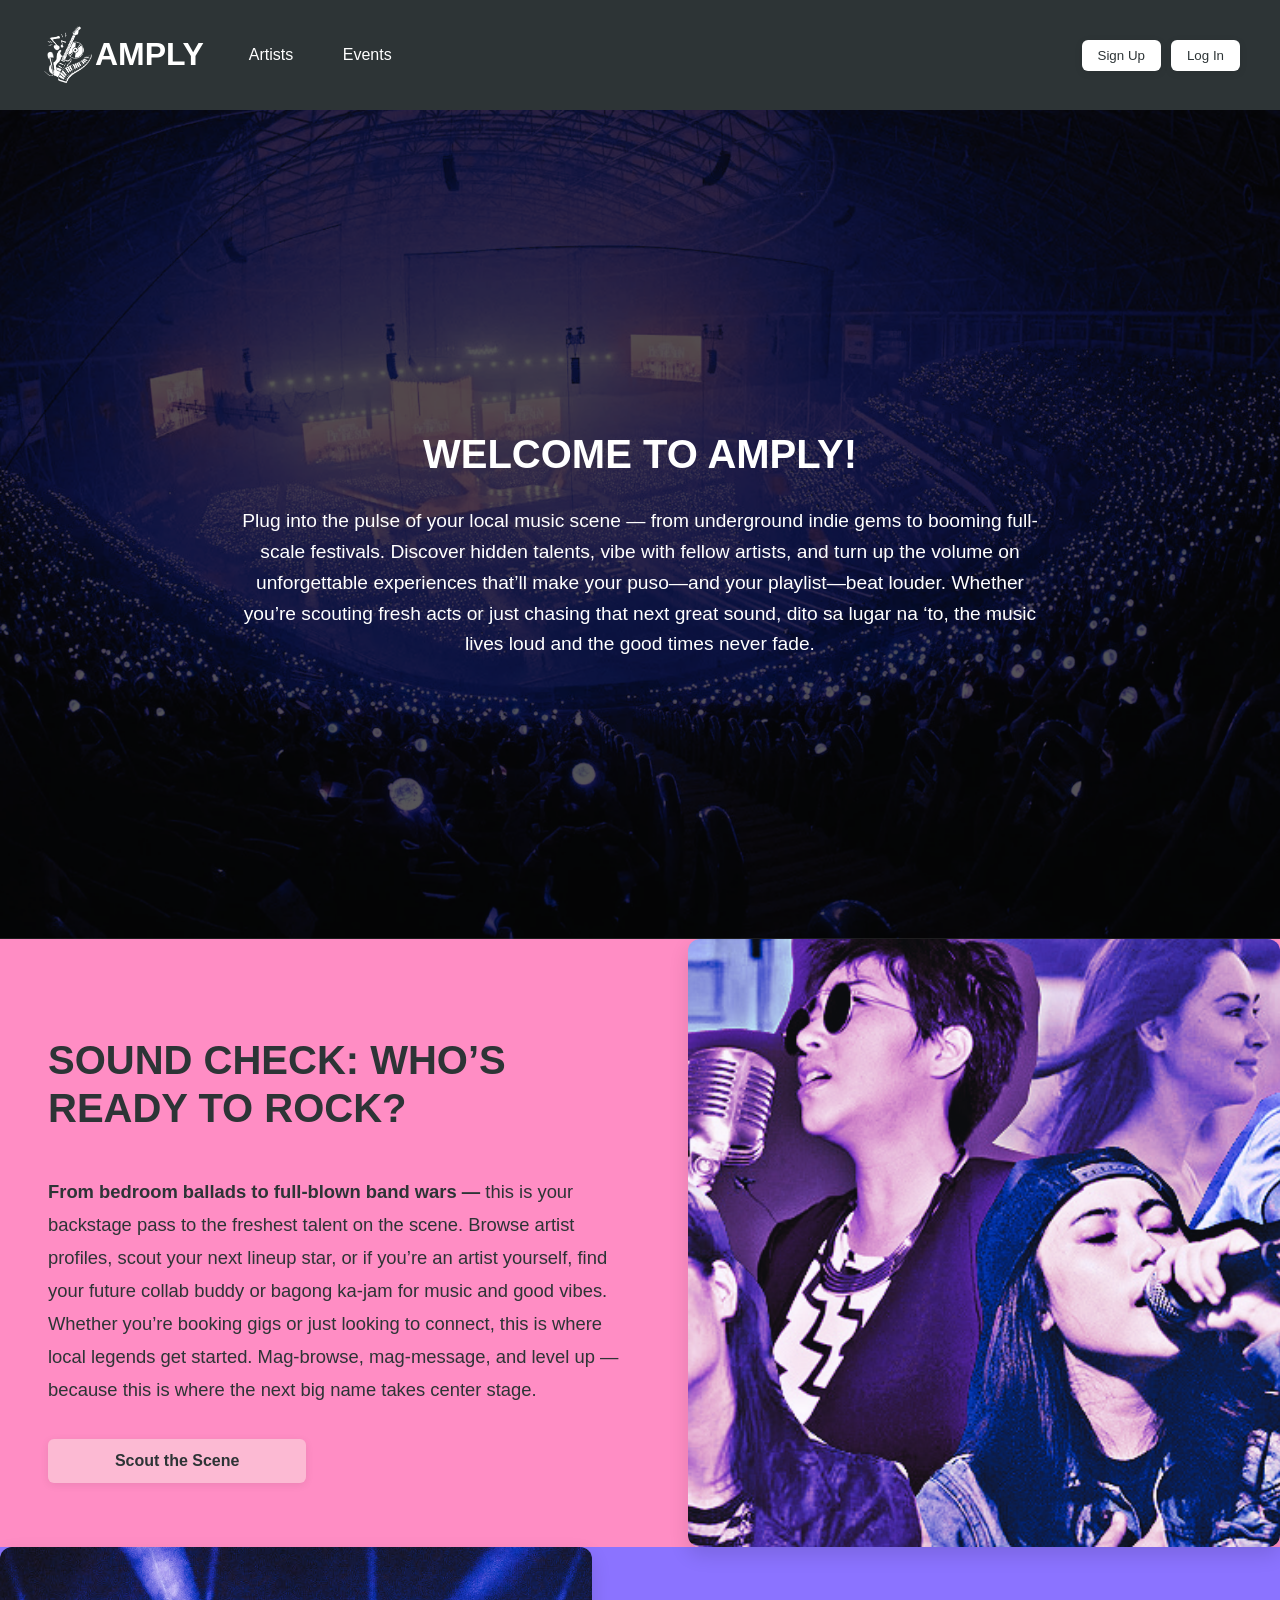
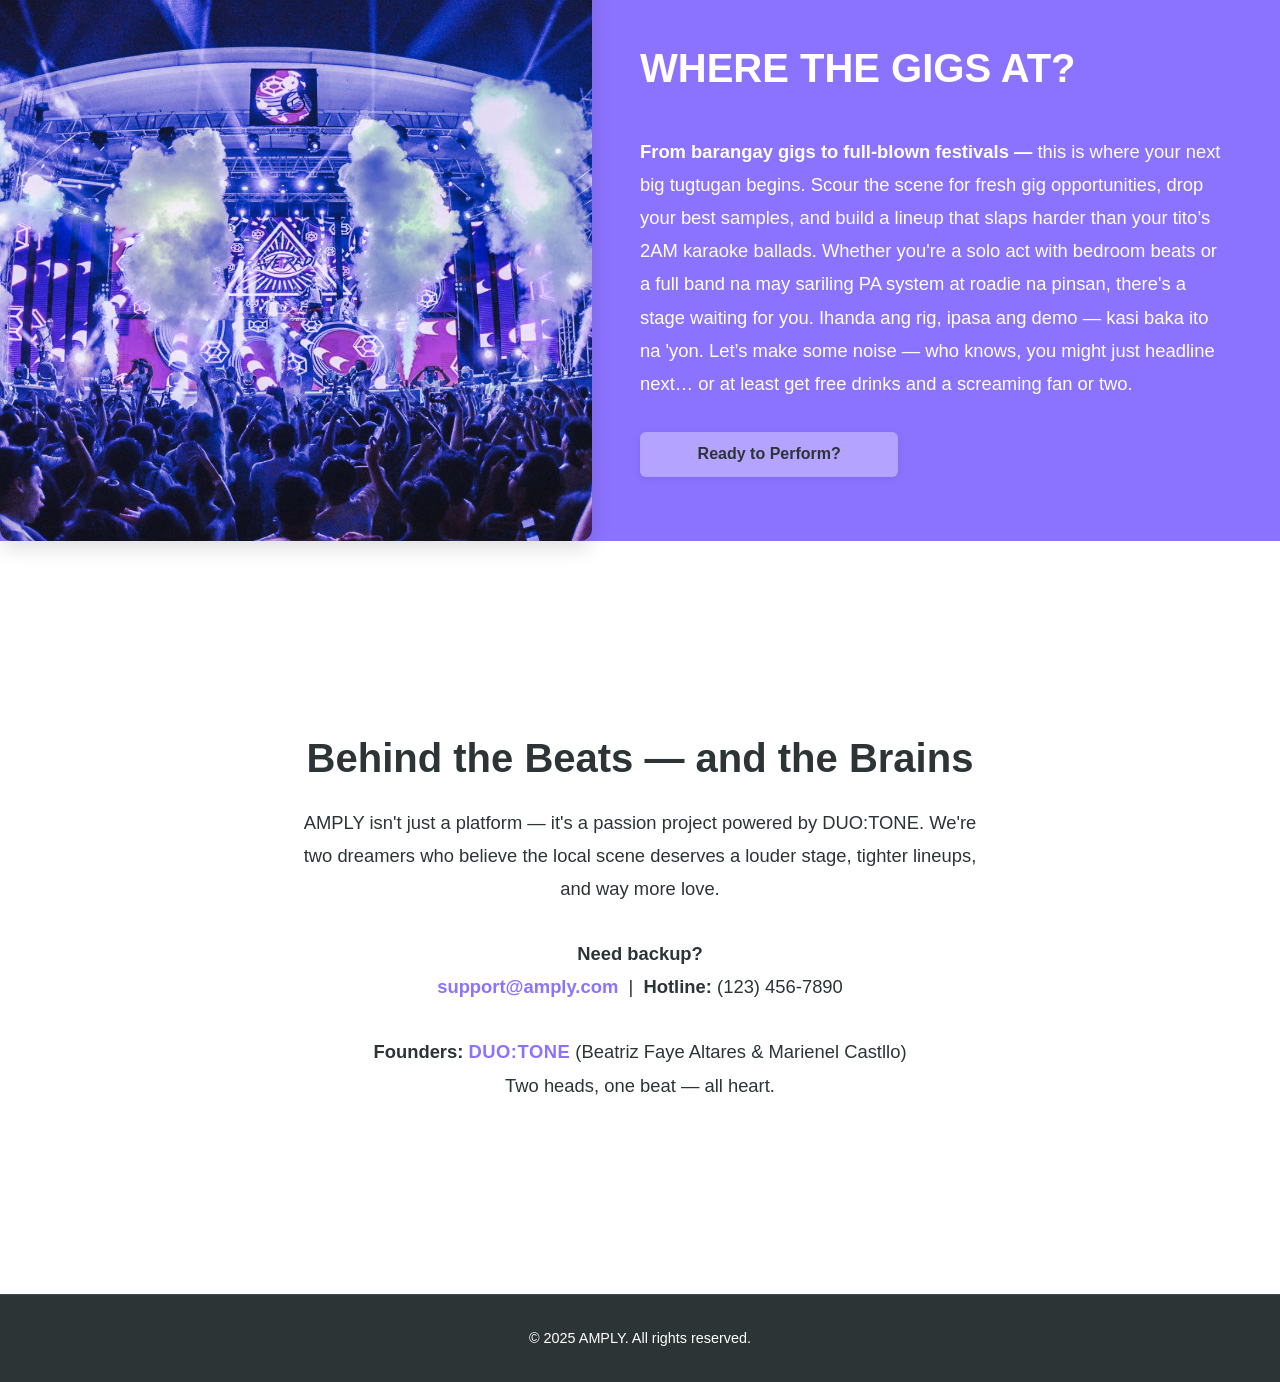
==== index.html @ dfac4172 "ui ajustments" ====
<!DOCTYPE html>
<html lang="en">
<head>
  <meta charset="UTF-8" />
  <meta name="viewport" content="width=device-width, initial-scale=1.0" />
  <title>Home | AMPLY</title>
  <link rel="stylesheet" href="style.css" />
</head>

<body>

  <header>
    <div class="container header-flex">
      <div class="logo-nav-group">
        <div class="logo-container">
          <a href="index.html" class="logo-link">
            <img src="assets/white-transp-logo.png" alt="AMPLY Logo" class="logo-img" />
            <h1 class="logo">AMPLY</h1>
          </a>
        </div>
        <nav class="main-nav">
          <a href="artists.html" class="nav-link">Artists</a>
          <a href="events.html" class="nav-link">Events</a>
        </nav>
      </div>

      <div class="auth-buttons">
        <a href="login.html?view=register">
          <button>Sign Up</button>
        </a>
        <a href="login.html?view=login">
          <button>Log In</button>
        </a>
      </div>
    </div>
  </header>

  <section class="hero">
    <div class="container">
      <h2>WELCOME TO AMPLY!</h2>
      <p>
        Plug into the pulse of your local music scene — from underground indie gems to booming full-scale festivals. 
        Discover hidden talents, vibe with fellow artists, and turn up the volume on unforgettable experiences that’ll 
        make your puso—and your playlist—beat louder. Whether you’re scouting fresh acts or just chasing that next great 
        sound, dito sa lugar na ‘to, the music lives loud and the good times never fade.
      </p>
    </div>
  </section>

  <section class="section-artists">
    <div class="content">
      <h2>SOUND CHECK: WHO’S READY TO ROCK?</h2>
      <p>
        <strong>From bedroom ballads to full-blown band wars —</strong> this is your backstage pass to the 
        freshest talent on the scene. Browse artist profiles, scout your next lineup star, or if you’re an 
        artist yourself, find your future collab buddy or bagong ka-jam for music and good vibes. Whether you’re 
        booking gigs or just looking to connect, this is where local legends get started. Mag-browse, mag-message, 
        and level up — because this is where the next big name takes center stage.
      </p>
      <a href="artists.html" class="btn btn-artist">Scout the Scene</a>
    </div>
    <div class="image-box">
      <img src="assets/artists-section.png" alt="Performing artists collage" />
    </div>
  </section>

  <section class="section-events" id="events">
    <div class="image-box">
      <img src="assets/events-section.png" alt="Live event crowd cheering" />
    </div>
    <div class="content">
      <h2>WHERE THE GIGS AT?</h2>
      <p>
        <strong>From barangay gigs to full-blown festivals —</strong> this is where your next big tugtugan begins. 
        Scour the scene for fresh gig opportunities, drop your best samples, and build a lineup that 
        slaps harder than your tito’s 2AM karaoke ballads. Whether you're a solo act with bedroom 
        beats or a full band na may sariling PA system at roadie na pinsan, there's a stage waiting 
        for you. Ihanda ang rig, ipasa ang demo — kasi baka ito na 'yon. Let’s make some noise — 
        who knows, you might just headline next… or at least get free drinks and a screaming fan or two.
      </p>
      <a href="events.html" class="btn btn-event">Ready to Perform?</a>
    </div>
  </section>

  <section class="section-about creators-support">
    <div class="container">
      <h2>Behind the Beats — and the Brains</h2>
      <p>
        AMPLY isn't just a platform — it's a passion project powered by DUO:TONE. We're two dreamers
        who believe the local scene deserves a louder stage, tighter lineups, and way more love.
      </p>
      <p>
        <strong>Need backup?</strong><br>
        <a href="mailto:support@amply.com">support@amply.com</a> &nbsp;|&nbsp;
        <strong>Hotline:</strong> (123) 456-7890
      </p>
      <p>
        <strong>Founders:</strong> <span class="duotone">DUO:TONE</span> (Beatriz Faye Altares &amp; Marienel Castllo)<br>
        Two heads, one beat — all heart.
      </p>
    </div>
  </section>

  <footer class="site-footer">
    &copy; 2025 AMPLY. All rights reserved.
  </footer>

  <script src="script.js"></script>
</body>
</html>
---- style.css ----
/*==============================
  base -manol
==============================*/
body {
  margin: 0;
  font-family: 'Inter', 'Segoe UI', Tahoma, sans-serif;
  color: #2d3436;
  background-color: #fff;
  line-height: 1.6;
}

html {
  scroll-behavior: smooth;
}

/*==============================
  header ba -manol
==============================*/
header {
  background-color: #2d3436;
  color: #fff;
  position: sticky;
  top: 0;
  z-index: 10;
  padding: 0.5em 0; 
}

header .container {
  display: flex;
  justify-content: space-between;
  align-items: center;
  max-width: 1200px;
  padding: 0 2em;
  margin: 0 auto;
  width: 100%;
}

.logo-container {
  display: flex;
  align-items: center;
  gap: 5px; 
}

.logo-img {
  height: 60px;
  object-fit: contain;
}

.logo-nav-group {
  display: flex;
  align-items: center;
  gap: 2em;
}

.logo-link {
  display: flex;
  align-items: center;
  text-decoration: none;
  color: inherit;
}

.main-nav {
  display: flex;
  gap: 1.5em;
}

.nav-link {
  color: #fff;
  text-decoration: none;
  font-weight: 500;
  font-size: 1em;
  padding: 0.4em 0.8em;
  border-radius: 6px;
  transition: background-color 0.3s ease, transform 0.2s ease;
  cursor: pointer;
}

.nav-link:hover,
.nav-link:focus {
  background-color: rgba(255, 255, 255, 0.1);
  color: #8b73ff;
  transform: translateY(-2px);
}

/*==============================
  auth buttons -manol
==============================*/
.auth-buttons {
  display: flex;
  align-items: center;
}

.auth-buttons button {
  margin-left: 0.75em;
  padding: 0.6em 1.2em;
  border-radius: 6px;
  border: none;
  background-color: #fff;
  color: #2d3436;
  font-weight: 500;
  font-family: inherit;
  cursor: pointer;
  box-shadow: 0 2px 8px rgba(0, 0, 0, 0.08);
  transition: background-color 0.3s ease, color 0.3s ease, transform 0.2s ease, box-shadow 0.3s ease;
}

.auth-buttons button:hover,
.auth-buttons button:focus {
  background-color: #ff8dc4;
  color: #fff;
  transform: translateY(-2px);
  box-shadow: 0 6px 14px rgba(0, 0, 0, 0.15);
}

.auth-buttons .signup {
  background-color: #8b73ff;
  color: #fff;
}

.auth-buttons .signup:hover,
.auth-buttons .signup:focus {
  background-color: #6b57d9;
}

/*==============================
  hero siksyon -manol
==============================*/
.hero {
  position: relative;
  background: url('backgrounds/main-page-background.png') center / cover no-repeat;
  display: flex;
  justify-content: center;
  align-items: center;
  min-height: 85vh;
  color: #fff;
  text-align: center;
  padding: 2em;
  z-index: 1;
  overflow: hidden;
}

.hero::before {
  content: '';
  position: absolute;
  inset: 0;
  background-color: rgba(0, 0, 0, 0.65);
  z-index: 2;
}

.hero .container {
  position: relative;
  z-index: 3;
  max-width: 900px;
}

.hero h2 {
  font-size: 2.5em;
  font-weight: 700;
  margin-bottom: 0.5em;
}

.hero p {
  font-size: 1.2em;
  font-weight: 400;
  max-width: 800px;
  margin: 0 auto;
}

/*==============================
  atits and ibents -manol
==============================*/
.section-artists,
.section-events {
  display: flex;
  min-height: 40vh;
}

.section-artists {
  background-color: #ff8dc4;
  color: #2d3436;
}

.section-events {
  background-color: #8b73ff;
  color: #fff;
}

.section-artists .content,
.section-events .content {
  flex: 1;
  padding: 4em 3em;
  display: flex;
  flex-direction: column;
  justify-content: center;
}

.section-artists .half,
.section-events .half {
  flex: 1 1 50%;
  padding: 3em 4em;
  display: flex;
  flex-direction: column;
  justify-content: center;
  box-sizing: border-box;
}

.image-box {
  flex: 1;
  overflow: hidden;
  border-radius: 12px;
  box-shadow: 0 8px 20px rgba(0, 0, 0, 0.12);
  transition: box-shadow 0.3s ease;
}

.image-box:hover {
  box-shadow: 0 12px 28px rgba(0, 0, 0, 0.2);
}

.image-box img {
  width: 100%;
  height: 100%;
  object-fit: cover;
  display: block;
}

.section-artists h2,
.section-events h2,
.section-about h2 {
  font-size: 2.5em;
  font-weight: 700;
  margin-bottom: 1.5rem;
  line-height: 1.2;
}

.section-artists p,
.section-events p,
.section-about p {
  font-size: 1.15em;
  line-height: 1.8;
  max-width: 700px;
  margin-bottom: 2rem;
}

/*==============================
  abawt & pawnders -manol
==============================*/
.section-about {
  background-color: #fff;
  padding: 10em 2em;
  display: flex;
  flex-wrap: wrap;
  align-items: center;
  justify-content: center;
  text-align: center;
  min-height: 20vh;
}

.section-about .half {
  flex: 1 1 50%;
  padding: 3em 4em;
  margin: 0 auto;
  display: flex;
  flex-direction: column;
  justify-content: center;
  box-sizing: border-box;
}

.section-about .image-box {
  width: 100%;
  height: 100%;
  margin: 0 auto;
}

.section-about.creators-support a {
  color: #8b73ff;
  text-decoration: none;
  font-weight: 600;
  transition: color 0.3s ease;
}

.section-about.creators-support a:hover,
.section-about.creators-support a:focus {
  color: #ff8dc4;
  text-decoration: underline;
}

.duotone {
  color: #8b73ff;
  font-weight: 700;
  letter-spacing: 0.5px;
}

/*==============================
  mga dutdutin -manol
==============================*/
.btn-artist,
.btn-event {
  max-width: 220px;
  text-align: center;
  padding: 0.6em 1.2em;
  border-radius: 6px;
  font-weight: 600;
  box-shadow: 0 2px 8px rgba(0, 0, 0, 0.08);
  transition: background-color 0.3s ease, transform 0.2s ease;
}

.btn-artist {
  background-color: #fcbad3;
  color: #2d3436;
  text-decoration: none;
}

.btn-artist:hover,
.btn-artist:focus {
  background-color: #f89cc0;
  transform: translateY(-2px);
  box-shadow: 0 4px 12px rgba(0, 0, 0, 0.15)
}

.btn-event {
  background-color: #b5a4ff;
  color: #2d3436;
  text-decoration: none; 
}

.btn-event:hover,
.btn-event:focus {
  background-color: #a18fff;
  transform: translateY(-2px);
  box-shadow: 0 4px 12px rgba(0, 0, 0, 0.15);
}

/*==============================
  phuter -manol
==============================*/
.site-footer {
  background-color: #2d3436;
  color: #fff;
  text-align: center;
  padding: 2rem 1rem;
  font-size: 0.9rem;
  border-top: 1px solid rgba(255, 255, 255, 0.1);
}

/*==============================
  forda galaw ng desayn -manol
==============================*/
@media (max-width: 900px) {
  header .container {
    padding: 0 1em;
  }
  .main-nav {
    gap: 1em;
  }
  .logo-img {
    height: 60px;
  }
}

@media (max-width: 768px) {
  .section-artists,
  .section-events,
  .section-about {
    flex-direction: column;
  }
  .half,
  .carousel-container {
    flex: 1 1 100%;
    padding: 1.5em;
  }
  .content,
  .image-box {
    width: 100%;
    height: auto;
    padding: 2em 1.5em;
  }
  .carousel {
    width: 300%;
  }
}

@media (max-width: 600px) {
  .section-about {
    padding: 6em 1em;
  }
}

@media (max-width: 500px) {
  .hero h2 {
    font-size: 2em;
  }
  .hero p {
    font-size: 1em;
  }
}

@media (max-width: 400px) {
  .btn {
    max-width: 100%;
    padding: 0.8em 1em;
    font-size: 0.9em;
  }
}

/*==============================
Artist Cards -bea
==============================*/
.main-content {
  padding-top: 3rem;
}

body.artists-page {
  background: url('backgrounds/artists-tab.png') no-repeat center center fixed;
  background-size: cover;
  background-attachment: fixed;
  background-color: #a28fff;
}

.artist-section-title {
  text-align: center;
  margin: 0 auto 2rem;
  padding-top: 1rem;
  font-size: 2rem;
  font-weight: 600;
  color: #ffffff;
  text-shadow:
    0 0 3px #5f55cc,
    0 0 7px #5f55cc,
    0 0 12px #cc6a90,
    0 0 18px #cc6a90,
    0 2px 6px rgba(0, 0, 0, 0.5);
}

.artist-grid {
  display: grid;
  grid-template-columns: repeat(auto-fill, minmax(250px, 1fr));
  gap: 20px;
  padding: 20px;
}

.artist-card {
  border: 1.5px solid #8b73ff88;
  border-radius: 8px;
  padding: 15px;
  text-align: center;
  background: linear-gradient(145deg, #fafaff, #e9e6ff);
  transition: transform 0.3s ease, box-shadow 0.3s ease, border-color 0.3s ease;
  box-shadow:
    0 1px 3px rgba(0, 0, 0, 0.07),
    0 4px 6px rgba(0, 0, 0, 0.06),
    inset 0 0 8px rgba(255, 255, 255, 0.25);
}

.artist-card:hover {
  transform: translateY(-6px);
  border-color: #ff8dc4;
  box-shadow:
    0 12px 25px rgba(139, 115, 255, 0.5),
    0 6px 12px rgba(255, 141, 196, 0.4),
    inset 0 0 14px rgba(255, 141, 196, 0.5);
}

.artist-pic {
  width: 150px;
  height: 150px;
  border-radius: 50%;
  margin: 0 auto 15px;
  background-color: #f0f0f0;
  overflow: hidden;
}

.artist-pic img {
  width: 100%;
  height: 100%;
  object-fit: cover;
}

.artist-name {
  margin: 10px 0;
  color: #2d3436;
  font-size: 1.2em;
  font-weight: 600;
}

.artist-meta {
  margin: 8px 0;
  color: #555;
}

.artist-meta p {
  margin: 2px 0;
  font-size: 0.9em;
  color: #666;
}

.artist-desc {
  font-size: 0.85em;
  font-style: italic;
  color: #666;
  margin: 12px 0;
  height: 60px;
  overflow: hidden;
  text-overflow: ellipsis;
}

.view-btn {
  background-color: #8b73ff; 
  color: #fff;
  border: none;
  padding: 0.6em 1.2em;
  border-radius: 6px;
  cursor: pointer;
  font-weight: 500;
  font-family: 'Inter', 'Segoe UI', Tahoma, sans-serif;
  transition: all 0.3s ease;
  box-shadow: 0 2px 8px rgba(0, 0, 0, 0.08);
  margin-top: 5px;
  display: inline-block;
}

.view-btn:hover {
  background-color: #ff8dc4;
  color: #333;
  transform: translateY(-2px);
  box-shadow: 0 6px 14px rgba(0, 0, 0, 0.15);
}

/*==============================
  ibints kard - manol
==============================*/
.main-content {
  padding-top: 3rem;
}

body.events-page {
  background: url('backgrounds/events-tab.png') no-repeat center center fixed;
  background-size: cover;
  background-attachment: fixed;
  background-color: #a28fff;
}

.event-section-title {
  text-align: center;
  margin: 0 auto 2rem;
  padding-top: 1rem;
  font-size: 2rem;
  font-weight: 600;
  color: #2d3436;
  text-shadow:
    0 0 5px #b3a6ff,
    0 0 10px #d98fc9,
    0 0 15px #c19eff,
    0 0 20px #e7a5d0,
    0 2px 6px rgba(0, 0, 0, 0.15);
}

.event-grid {
  display: grid;
  grid-template-columns: repeat(5, 1fr);
  gap: 30px;
  padding: 20px;
  align-items: stretch;
}

.event-card {
  display: flex;
  flex-direction: column;
  justify-content: space-between;
  border: 1.5px solid #8b73ff88;
  border-radius: 10px;
  padding: 24px 18px;
  min-height: 400px;
  text-align: center;
  background: linear-gradient(135deg, #fafaff, #e9e6ff);
  transition: transform 0.3s ease, box-shadow 0.3s ease, border-color 0.3s ease;
  box-shadow:
    0 1px 3px rgba(0, 0, 0, 0.07),
    0 4px 6px rgba(0, 0, 0, 0.06),
    inset 0 0 8px rgba(255, 255, 255, 0.25);
}

.event-card:hover {
  transform: translateY(-6px);
  border-color: #ff8dc4;
  box-shadow:
    0 12px 25px rgba(139, 115, 255, 0.5),
    0 6px 12px rgba(255, 141, 196, 0.4),
    inset 0 0 14px rgba(255, 141, 196, 0.5);
}

.event-pic {
  width: 280px;  
  height: 140px;  
  border-radius: 8px;
  margin: 0 auto 15px;
  background-color: #f0f0f0;
  overflow: hidden;
}

.event-pic img {
  width: 100%;
  height: 100%;
  object-fit: cover;
}

.event-name {
  margin: 10px 0;
  color: #2d3436;
  font-size: 1.2em;
  font-weight: 600;
}

.event-meta {
  margin: 8px 0;
  color: #555;
}

.event-meta p {
  margin: 2px 0;
  font-size: 0.9em;
  color: #666;
}

.event-desc {
  font-size: 0.85em;
  font-style: italic;
  color: #666;
  margin: 12px 0;
  line-height: 1.4;
  max-height: 5.6em; 
  overflow: hidden;
  text-overflow: ellipsis;
}

.event-slots {
  font-size: 0.88em;
  color: #444;
  font-weight: 600;
  margin-bottom: 8px;
}

.apply-btn {
  background-color: #8b73ff;
  color: #fff;
  border: none;
  padding: 0.6em 1.2em;
  border-radius: 6px;
  cursor: pointer;
  font-weight: 500;
  font-family: 'Inter', 'Segoe UI', Tahoma, sans-serif;
  transition: all 0.3s ease;
  box-shadow: 0 2px 8px rgba(0, 0, 0, 0.08);
  margin-top: 5px;
  display: inline-block;
}

.apply-btn:hover {
  background-color: #ff8dc4;
  color: #333;
  transform: translateY(-2px);
  box-shadow: 0 6px 14px rgba(0, 0, 0, 0.15);
}
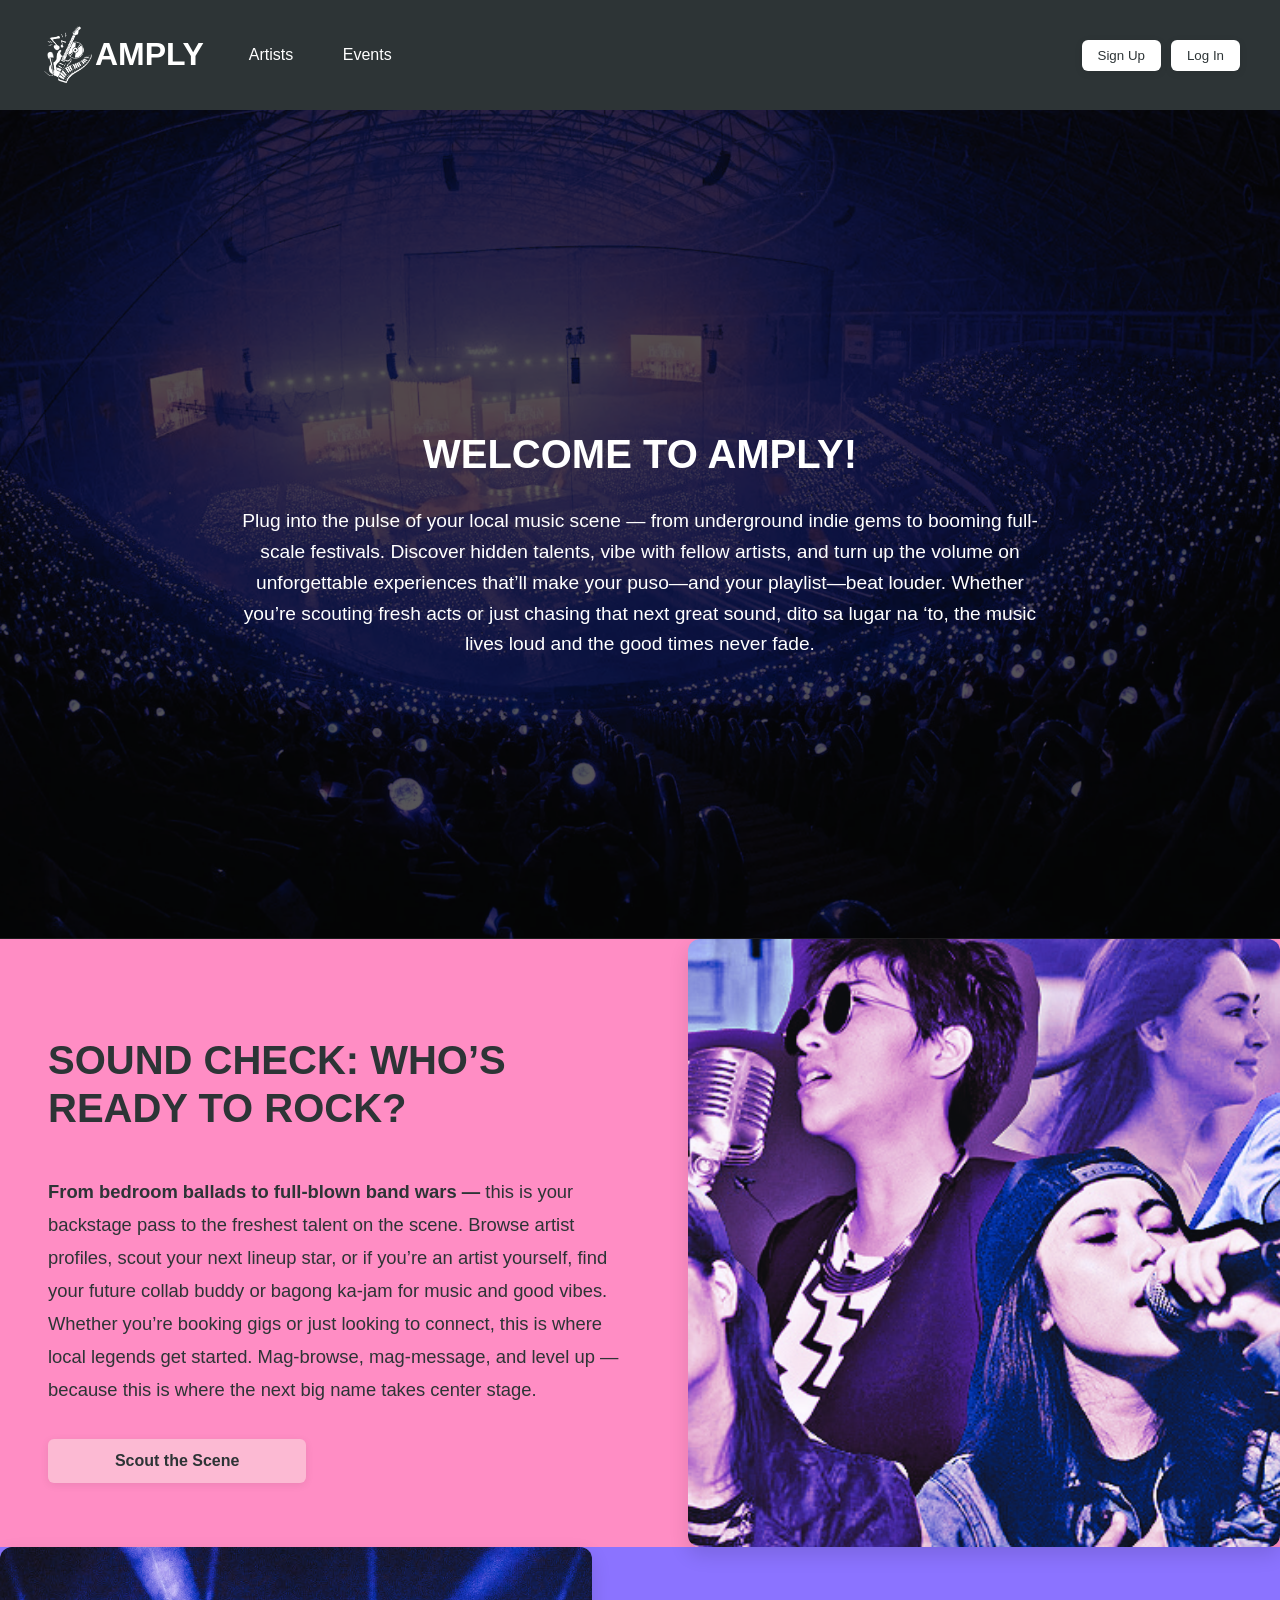
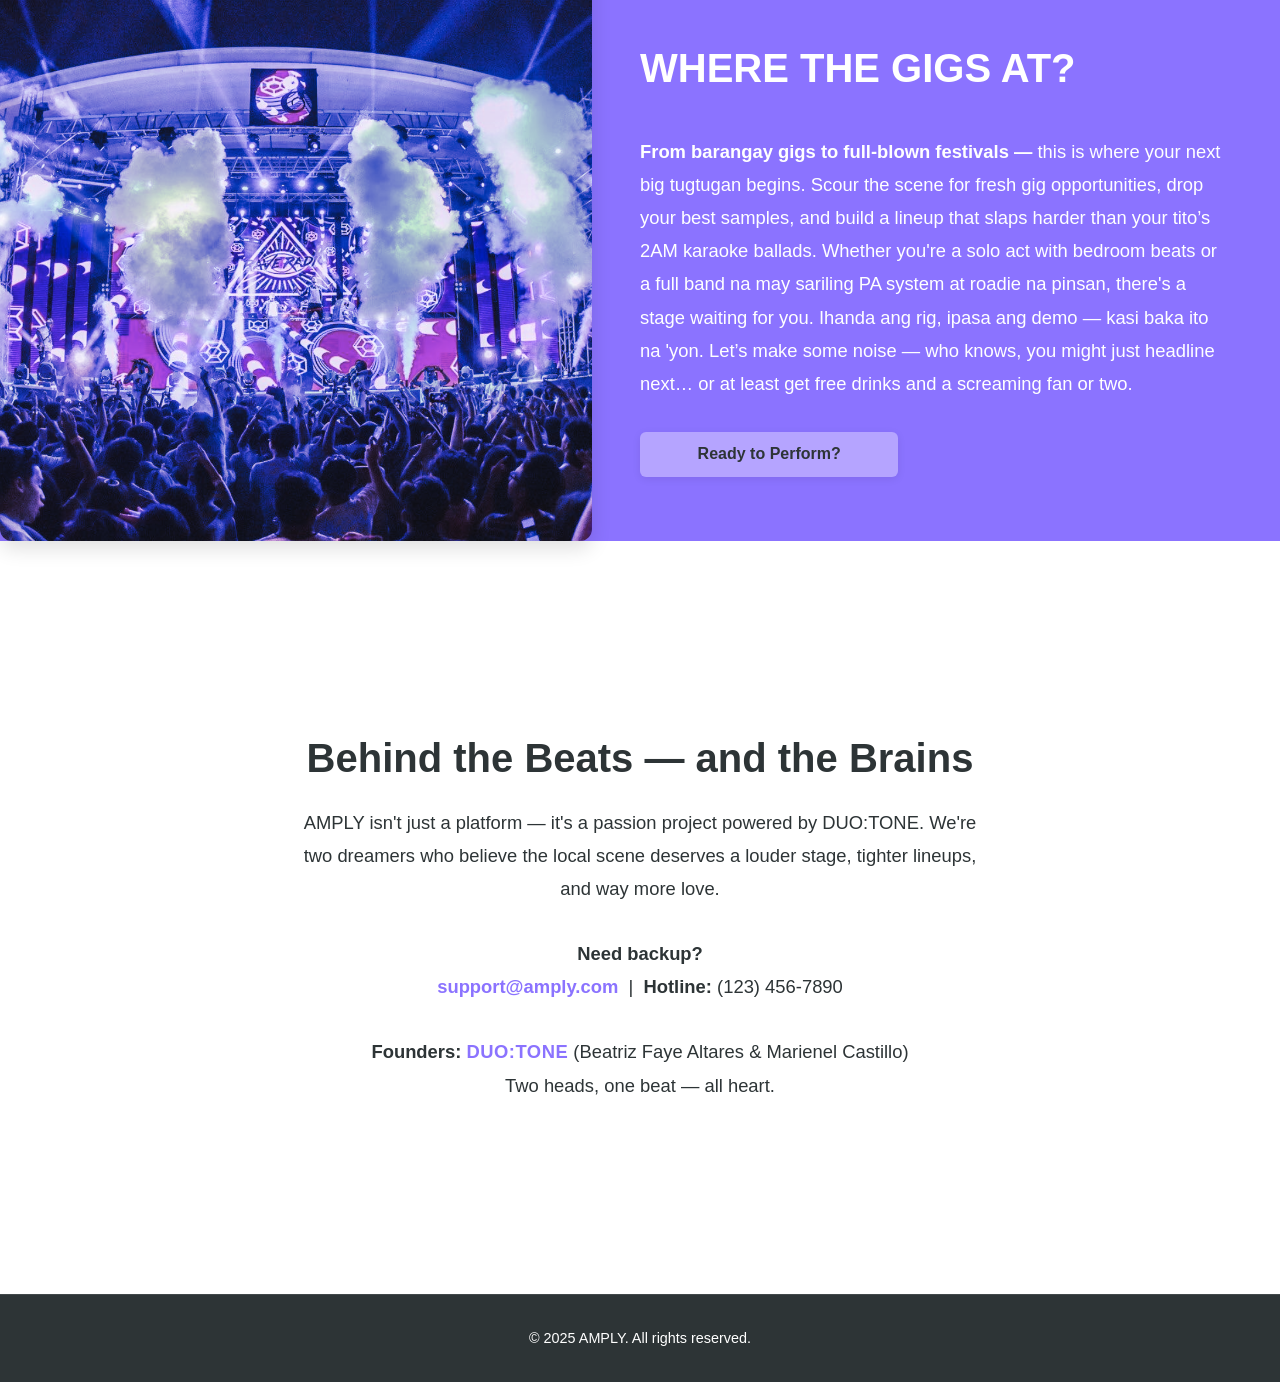
==== commit db6567ca: "updated all-artists.json" ====
--- a/index.html
+++ b/index.html
@@ -95,7 +95,7 @@
         <strong>Hotline:</strong> (123) 456-7890
       </p>
       <p>
-        <strong>Founders:</strong> <span class="duotone">DUO:TONE</span> (Beatriz Faye Altares &amp; Marienel Castllo)<br>
+        <strong>Founders:</strong> <span class="duotone">DUO:TONE</span> (Beatriz Faye Altares &amp; Marienel Castillo)<br>
         Two heads, one beat — all heart.
       </p>
     </div>
--- a/style.css
+++ b/style.css
@@ -399,6 +399,19 @@
     max-width: 100%;
     padding: 0.8em 1em;
     font-size: 0.9em;
+  }
+}
+
+.fade-in {
+  opacity: 0;
+  transform: translateY(10px);
+  animation: fadeSlideUp 0.5s ease-out forwards;
+}
+
+@keyframes fadeSlideUp {
+  to {
+    opacity: 1;
+    transform: translateY(0);
   }
 }
 
@@ -516,6 +529,7 @@
   box-shadow: 0 2px 8px rgba(0, 0, 0, 0.08);
   margin-top: 5px;
   display: inline-block;
+  text-decoration: none; 
 }
 
 .view-btn:hover {
@@ -659,4 +673,148 @@
   color: #333;
   transform: translateY(-2px);
   box-shadow: 0 6px 14px rgba(0, 0, 0, 0.15);
+}
+
+/*====================================
+  artists profile template - manol
+  updated to mimic facebook layout w/ riot games feel
+====================================*/
+
+.artist-profile-page {
+  background-color: #1c1e21;
+  color: white;
+  font-family: 'Segoe UI', Tahoma, sans-serif;
+  margin: 0;
+  padding: 0;
+  animation: fadeIn 0.6s ease-in-out;
+}
+
+@keyframes fadeIn {
+  from { opacity: 0; transform: translateY(10px); }
+  to { opacity: 1; transform: translateY(0); }
+}
+
+.artist-profile-page .profile-cover {
+  width: 100%;
+  height: 300px;
+  background-size: cover;
+  background-position: center;
+  border-bottom: 4px solid #8b73ff;
+  position: relative;
+}
+
+.back-btn {
+  display: inline-block;
+  padding: 0.75rem 1rem;
+  margin: 1rem;
+  background-color: #8b73ff;
+  color: white;
+  text-decoration: none;
+  border-radius: 8px;
+  transition: background 0.3s ease, transform 0.3s ease;
+}
+
+.back-btn:hover {
+  background-color: #ff8dc4;
+  transform: translateY(-2px);
+}
+
+.profile-details {
+  max-width: 1000px;
+  margin: auto;
+  padding: 2rem;
+  animation: fadeIn 0.6s ease-in-out 0.2s both;
+}
+
+.top-section {
+  display: flex;
+  gap: 2rem;
+  align-items: flex-end;
+  transform: translateY(-80px);
+  position: relative;
+  z-index: 2;
+}
+
+.artist-profile-page .profile-pfp {
+  width: 180px;
+  height: 180px;
+  border-radius: 1rem;
+  object-fit: cover;
+  border: 4px solid #ff8dc4;
+  box-shadow: 0 4px 10px rgba(0,0,0,0.5);
+  background-color: #2d3436;
+}
+
+.artist-profile-page .profile-basic-info {
+  flex: 1;
+}
+
+.artist-profile-page .profile-basic-info h2 {
+  margin: 0;
+  color: #8b73ff;
+  font-size: 2rem;
+}
+
+.artist-profile-page .profile-location,
+.artist-profile-page .profile-basic-info p {
+  font-style: italic;
+  color: #ccc;
+  margin: 0.2rem 0;
+}
+
+.artist-profile-page .profile-info-box {
+  margin: 2.5rem 0;
+  background-color: #2f3136;
+  padding: 1.5rem;
+  border-radius: 12px;
+  box-shadow: 0 4px 12px rgba(0, 0, 0, 0.2);
+  animation: fadeIn 0.6s ease-in-out;
+}
+
+.profile-info-box h3 {
+  color: #ff8dc4;
+  margin-bottom: 1rem;
+}
+
+.social-link {
+  display: inline-block;
+  margin: 0.5rem 0.5rem 0 0;
+  color: #8b73ff;
+  text-decoration: none;
+  font-weight: 500;
+  transition: color 0.3s ease;
+}
+
+.social-link:hover {
+  color: #ff8dc4;
+}
+
+.gallery-grid {
+  display: grid;
+  grid-template-columns: repeat(auto-fit, minmax(180px, 1fr));
+  gap: 1rem;
+}
+
+.gallery-grid img {
+  width: 100%;
+  height: 160px;
+  border-radius: 12px;
+  object-fit: cover;
+  transition: transform 0.3s ease;
+}
+
+.gallery-grid img:hover {
+  transform: scale(1.05);
+}
+
+.highlight-video iframe {
+  width: 100%;
+  max-width: 800px;
+  height: 400px;
+  display: block;
+  margin: auto;
+  border: none;
+  border-radius: 12px;
+  box-shadow: 0 4px 16px rgba(0, 0, 0, 0.4);
+  animation: fadeIn 0.6s ease-in-out;
 }
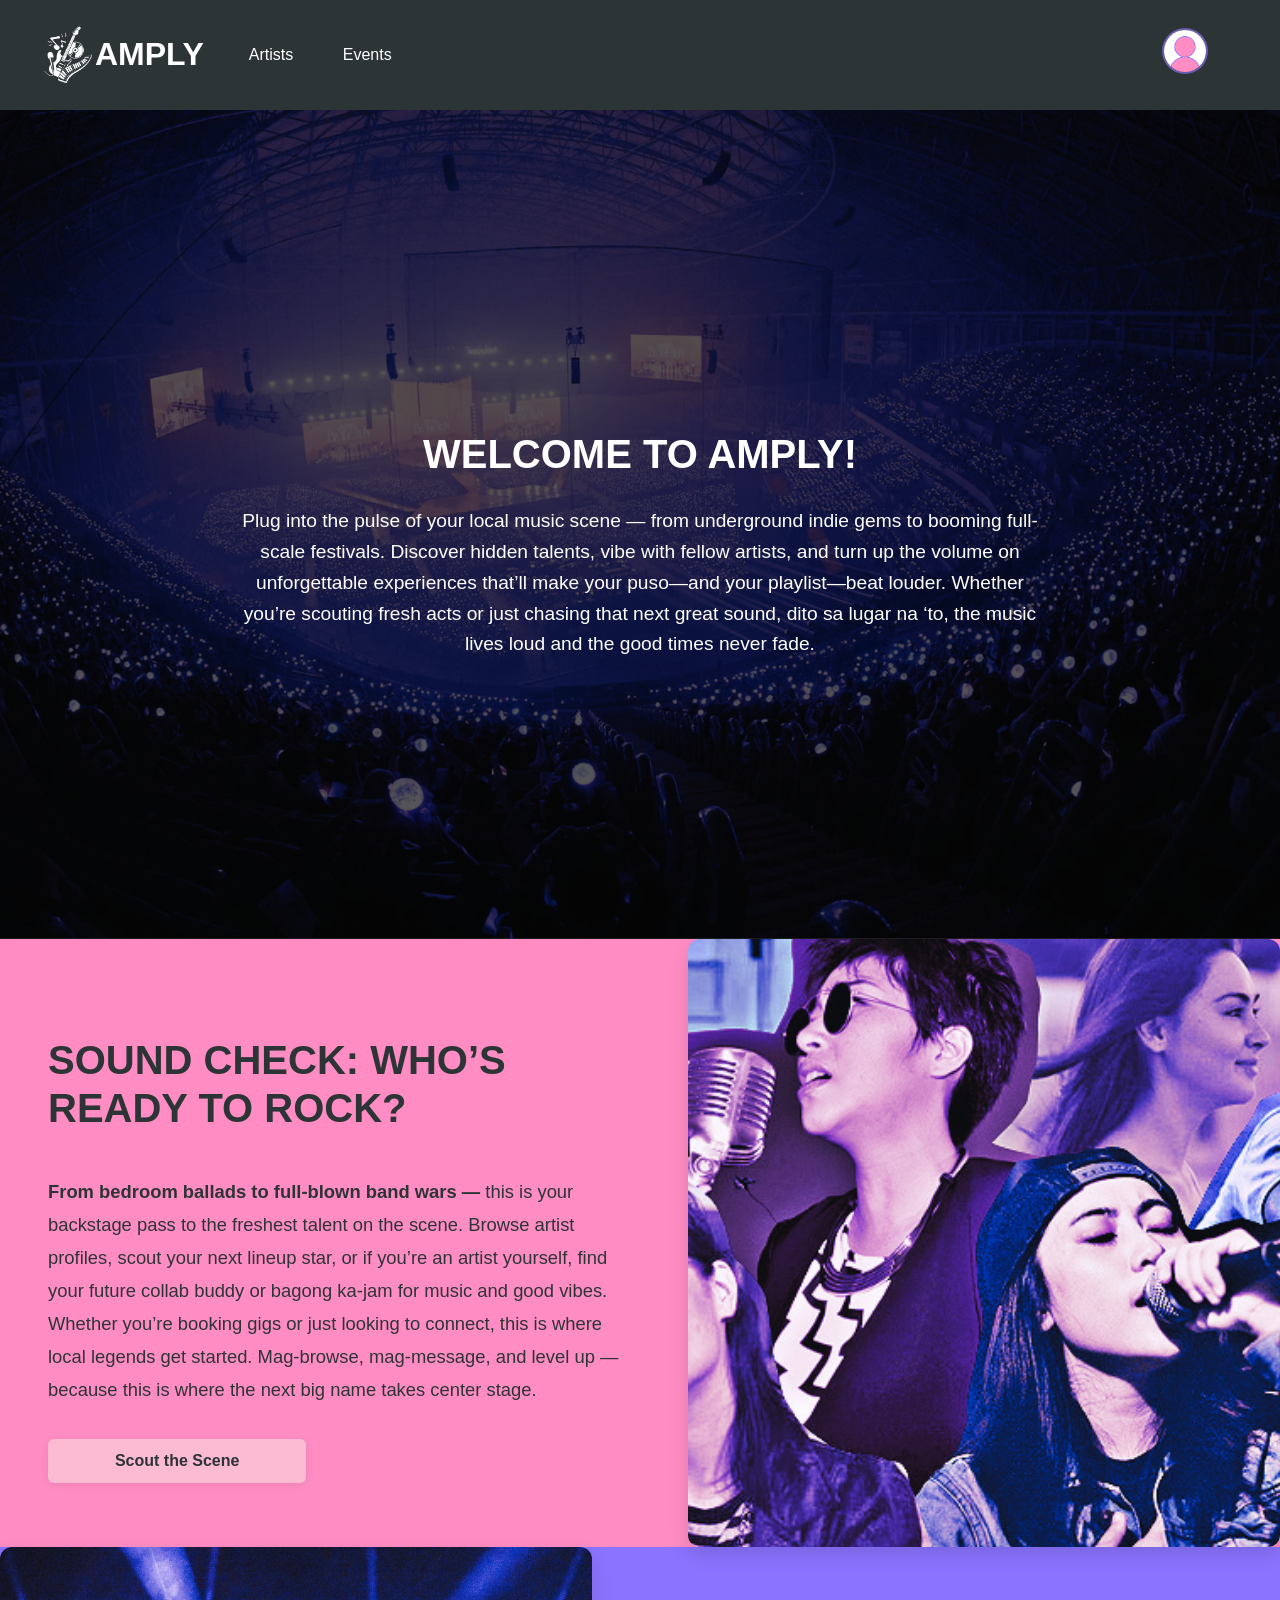
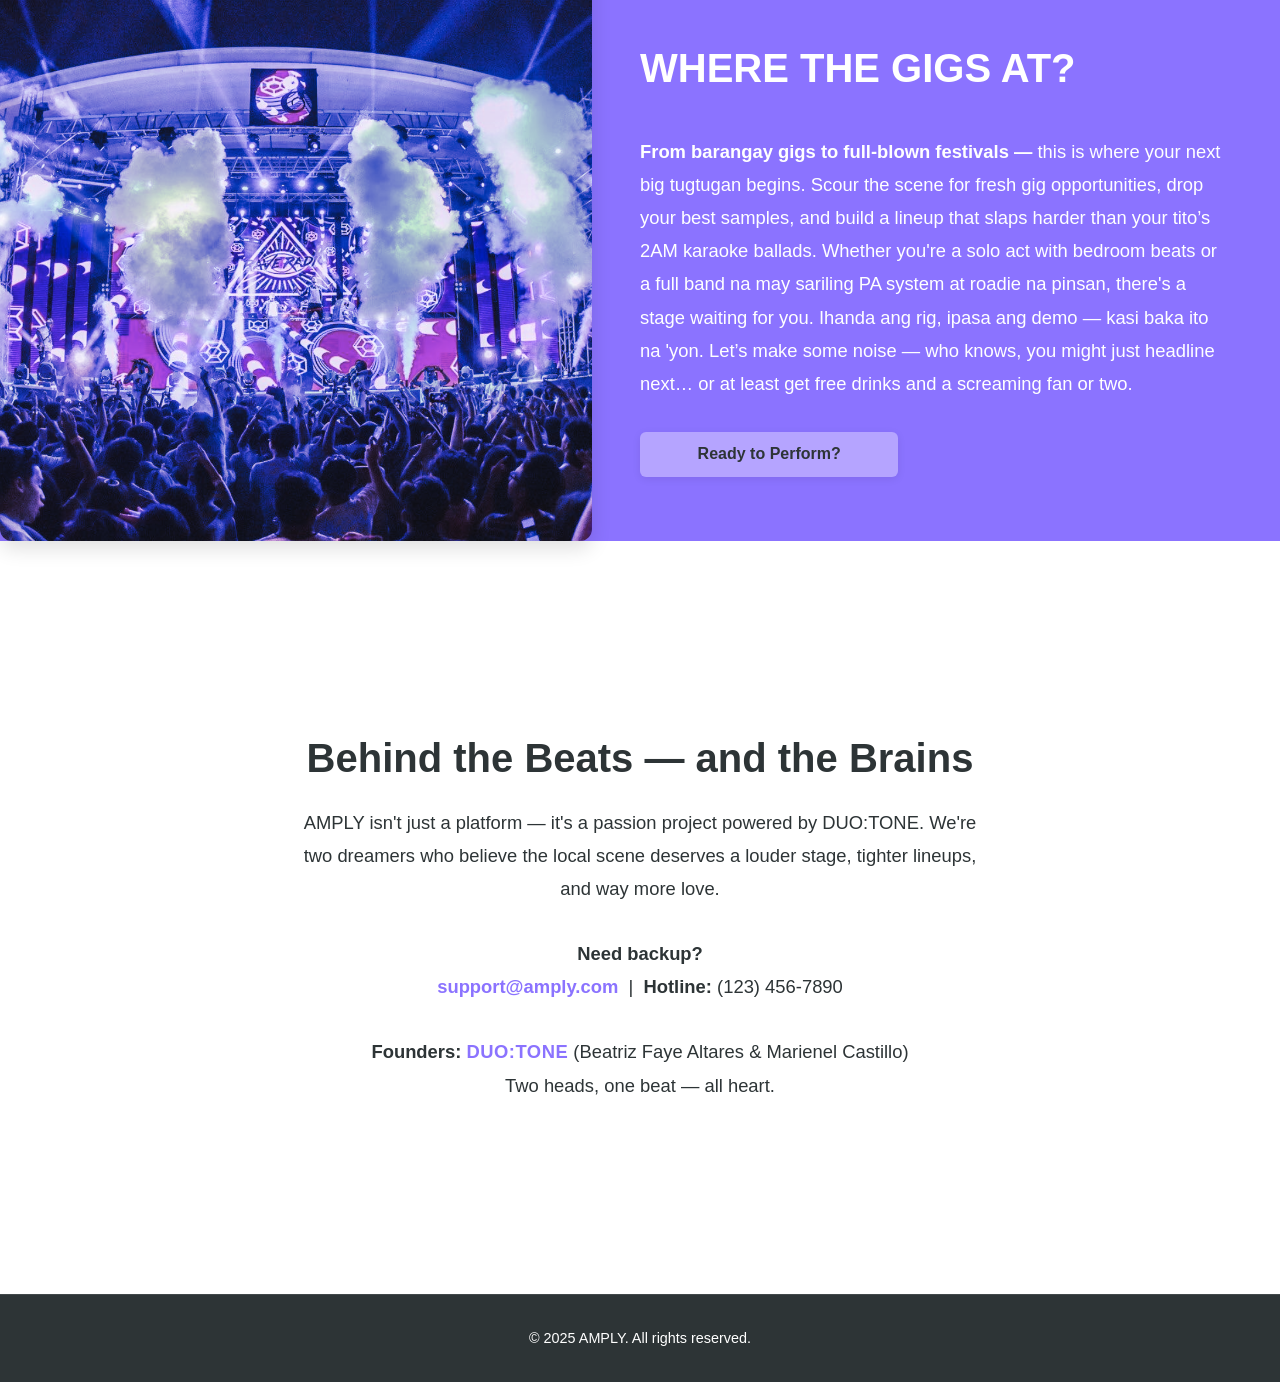
==== commit 07b21ff6: "dummy profile added" ====
--- a/index.html
+++ b/index.html
@@ -24,13 +24,13 @@
         </nav>
       </div>
 
-      <div class="auth-buttons">
-        <a href="login.html?view=register">
-          <button>Sign Up</button>
-        </a>
-        <a href="login.html?view=login">
-          <button>Log In</button>
-        </a>
+      <div class="profile-dropdown">
+        <img src="assets/blank-pfp.png" alt="User Avatar" class="avatar-icon" onclick="toggleDropdown()" />
+        <div id="dropdownMenu" class="dropdown-menu">
+            <a href="profile.html">Profile</a>
+            <a href="applications.html">Event Applications</a>
+            <a href="login.html">Logout</a>
+        </div>
       </div>
     </div>
   </header>
@@ -105,6 +105,8 @@
     &copy; 2025 AMPLY. All rights reserved.
   </footer>
 
+  <script src="blank-profile.js"></script>
   <script src="script.js"></script>
+  
 </body>
 </html>
--- a/style.css
+++ b/style.css
@@ -120,6 +120,76 @@
 .auth-buttons .signup:hover,
 .auth-buttons .signup:focus {
   background-color: #6b57d9;
+}
+
+/*==============================
+  blank pfp -manol
+==============================*/
+.profile-dropdown {
+  position: relative;
+  display: inline-block;
+  margin-right: 2rem;
+}
+
+.avatar-icon {
+  width: 42px;
+  height: 42px;
+  border-radius: 50%;
+  cursor: pointer;
+  border: 2px solid rgba(139, 115, 255, 0.6);
+  background-color: rgba(255, 255, 255, 0.05);
+  transition: all 0.25s ease;
+  backdrop-filter: blur(6px);
+}
+
+.avatar-icon:hover {
+  transform: scale(1.08);
+  border-color: #8b73ff;
+  box-shadow: 0 0 8px rgba(139, 115, 255, 0.4);
+}
+
+.dropdown-menu {
+  display: none;
+  position: absolute;
+  right: 0;
+  top: 52px;
+  background-color: rgba(45, 52, 54, 0.9);
+  border: 1px solid rgba(255, 255, 255, 0.06);
+  backdrop-filter: blur(12px);
+  border-radius: 14px;
+  padding: 0.8rem 0;
+  box-shadow: 0 8px 24px rgba(0, 0, 0, 0.5);
+  min-width: 200px;
+  z-index: 999;
+  animation: dropdownFadeIn 0.2s ease-out;
+}
+
+@keyframes dropdownFadeIn {
+  from {
+    opacity: 0;
+    transform: translateY(-8px);
+  }
+  to {
+    opacity: 1;
+    transform: translateY(0);
+  }
+}
+
+.dropdown-menu a {
+  display: block;
+  padding: 0.75rem 1.5rem;
+  color: #dcdde1;
+  text-decoration: none;
+  font-weight: 600;
+  font-size: 0.95rem;
+  letter-spacing: 0.4px;
+  transition: background 0.2s ease, padding-left 0.2s ease;
+}
+
+.dropdown-menu a:hover {
+  background-color: rgba(139, 115, 255, 0.1);
+  color: #ffffff;
+  padding-left: 1.8rem;
 }
 
 /*==============================
@@ -543,7 +613,13 @@
   ibints kard - manol
 ==============================*/
 .main-content {
-  padding-top: 3rem;
+  padding: 3rem 20px;
+}
+
+.container {
+  max-width: 1200px;
+  margin: 0 auto;
+  padding: 0 20px;
 }
 
 body.events-page {
@@ -570,10 +646,9 @@
 
 .event-grid {
   display: grid;
-  grid-template-columns: repeat(5, 1fr);
-  gap: 30px;
+  grid-template-columns: repeat(auto-fill, minmax(250px, 1fr));
+  gap: 20px;
   padding: 20px;
-  align-items: stretch;
 }
 
 .event-card {
@@ -603,8 +678,8 @@
 }
 
 .event-pic {
-  width: 280px;  
-  height: 140px;  
+  width: 100%;
+  aspect-ratio: 16 / 9;
   border-radius: 8px;
   margin: 0 auto 15px;
   background-color: #f0f0f0;
@@ -615,6 +690,7 @@
   width: 100%;
   height: 100%;
   object-fit: cover;
+  display: block;
 }
 
 .event-name {
@@ -666,6 +742,7 @@
   box-shadow: 0 2px 8px rgba(0, 0, 0, 0.08);
   margin-top: 5px;
   display: inline-block;
+  text-decoration: none;
 }
 
 .apply-btn:hover {
@@ -673,11 +750,11 @@
   color: #333;
   transform: translateY(-2px);
   box-shadow: 0 6px 14px rgba(0, 0, 0, 0.15);
+  text-decoration: none;
 }
 
 /*====================================
   artists profile template - manol
-  updated to mimic facebook layout w/ riot games feel
 ====================================*/
 
 .artist-profile-page {
@@ -703,20 +780,32 @@
   position: relative;
 }
 
-.back-btn {
+.artist-back-btn {
   display: inline-block;
-  padding: 0.75rem 1rem;
-  margin: 1rem;
-  background-color: #8b73ff;
-  color: white;
+  margin: 2rem auto 1rem 3rem;
+  padding: 0.85rem 2rem;
+  background-color: #8b73ff; 
+  color: #f1f1f1;
   text-decoration: none;
-  border-radius: 8px;
-  transition: background 0.3s ease, transform 0.3s ease;
-}
-
-.back-btn:hover {
-  background-color: #ff8dc4;
-  transform: translateY(-2px);
+  font-weight: 700;
+  letter-spacing: 0.6px;
+  font-size: 1rem;
+  border: none;
+  border-radius: 999px;
+  backdrop-filter: blur(6px);
+  transition: all 0.3s ease;
+  box-shadow: 
+    0 2px 6px rgba(0, 0, 0, 0.4),
+    0 6px 16px rgba(139, 115, 255, 0.2);
+}
+
+.artist-back-btn:hover {
+  background-color: #a393ff; 
+  color: #ffffff;
+  box-shadow: 
+    0 4px 10px rgba(0, 0, 0, 0.45),
+    0 8px 20px rgba(139, 115, 255, 0.3);
+  transform: translateY(-2px) scale(1.04);
 }
 
 .profile-details {
@@ -728,11 +817,16 @@
 
 .top-section {
   display: flex;
+  align-items: center;
   gap: 2rem;
-  align-items: flex-end;
-  transform: translateY(-80px);
-  position: relative;
-  z-index: 2;
+  margin-bottom: 2rem;
+  flex-wrap: wrap;
+}
+
+.container {
+  max-width: 1200px;
+  margin: 0 auto;
+  padding: 0 1rem;
 }
 
 .artist-profile-page .profile-pfp {
@@ -776,17 +870,53 @@
   margin-bottom: 1rem;
 }
 
+.bio-text {
+  font-size: 1rem;
+  line-height: 1.6;
+  color: #e0e0e0;
+  white-space: pre-line;
+  animation: fadeIn 0.6s ease-in-out;
+}
+
+.socials-contact-group {
+  display: flex;
+  flex-direction: column;
+  gap: 2rem;
+}
+
+@media (min-width: 768px) {
+  .socials-contact-group {
+    flex-direction: row;
+    justify-content: space-between;
+  }
+
+  .socials-contact-group > div {
+    flex: 1;
+  }
+}
+
 .social-link {
-  display: inline-block;
-  margin: 0.5rem 0.5rem 0 0;
-  color: #8b73ff;
+  display: inline-flex;
+  align-items: center;
+  justify-content: center;
+  padding: 0.75em 1.2em;
+  margin: 0.5rem 0.75rem 0 0;
+  border-radius: 8px;
+  background-color: transparent;
   text-decoration: none;
   font-weight: 500;
-  transition: color 0.3s ease;
-}
-
-.social-link:hover {
+  font-size: 1em;
+  color: #8b73ff;
+  text-align: center;
+  transition: background-color 0.3s ease, transform 0.2s ease, color 0.3s ease;
+  min-width: 100px;
+}
+
+.social-link:hover,
+.social-link:focus {
+  background-color: rgba(255, 255, 255, 0.1);
   color: #ff8dc4;
+  transform: translateY(-2px);
 }
 
 .gallery-grid {
@@ -801,10 +931,43 @@
   border-radius: 12px;
   object-fit: cover;
   transition: transform 0.3s ease;
+  cursor: pointer;
 }
 
 .gallery-grid img:hover {
   transform: scale(1.05);
+}
+
+#lightbox-modal {
+  position: fixed;
+  display: none;
+  z-index: 999;
+  top: 0;
+  left: 0;
+  width: 100vw;
+  height: 100vh;
+  background: rgba(0,0,0,0.85);
+  justify-content: center;
+  align-items: center;
+}
+
+#lightbox-modal img {
+  max-width: 90%;
+  max-height: 80%;
+  border-radius: 12px;
+  box-shadow: 0 0 20px rgba(255,255,255,0.2);
+  animation: fadeIn 0.4s ease-in-out;
+}
+
+#lightbox-modal:before {
+  content: "✕";
+  position: absolute;
+  top: 1.5rem;
+  right: 2rem;
+  color: #fff;
+  font-size: 2rem;
+  cursor: pointer;
+  z-index: 1000;
 }
 
 .highlight-video iframe {
@@ -817,4 +980,146 @@
   border-radius: 12px;
   box-shadow: 0 4px 16px rgba(0, 0, 0, 0.4);
   animation: fadeIn 0.6s ease-in-out;
+}
+
+/*====================================
+event application stuff -bea
+====================================*/
+
+.event-application-page {
+  background: linear-gradient(145deg, #1e1e2f, #2d3436);
+  color: white;
+  min-height: 100vh;
+  font-family: 'Segoe UI', Tahoma, Geneva, Verdana, sans-serif;
+}
+
+.event-application-page::before {
+  content: "";
+  position: fixed;
+  inset: 0;
+  background-color: rgba(0, 0, 0, 0.377); /* dark overlay */
+  z-index: -1;
+}
+
+.application-form-container {
+  max-width: 800px;
+  margin: 4rem auto;
+  background: linear-gradient(
+    135deg,
+    rgba(28, 30, 33, 0.9),
+    rgba(75, 62, 129, 0.85)
+  );
+  backdrop-filter: blur(18px) saturate(180%);
+  -webkit-backdrop-filter: blur(18px) saturate(180%);
+  padding: 2.75rem 3rem;
+  border-radius: 20px;
+  box-shadow:
+    0 0 30px rgba(139, 115, 255, 0.25),
+    0 20px 50px rgba(0, 0, 0, 0.6);
+  border: 1px solid rgba(255, 255, 255, 0.18);
+  position: relative;
+  z-index: 10;
+}
+
+.application-form-container:hover {
+  border: 1px solid #8b73ff;
+  box-shadow:
+    0 0 40px rgba(139, 115, 255, 0.4),
+    0 20px 50px rgba(0, 0, 0, 0.6);
+  transition: all 0.3s ease-in-out;
+}
+
+.application-form-container h2 {
+  text-align: center;
+  margin-bottom: 2rem;
+  color: #ff8dc4;
+  font-size: 2rem;
+  letter-spacing: 1px;
+}
+
+.application-form label {
+  display: block;
+  margin-top: 1.2rem;
+  font-weight: 600;
+  color: #ffffffe7;
+  text-transform: uppercase;
+  font-size: 0.9rem;
+  letter-spacing: 0.5px;
+}
+
+.application-form input,
+.application-form textarea {
+  width: 100%;
+  padding: 0.75rem 1rem;
+  margin-top: 0.5rem;
+  background-color: rgba(255, 255, 255, 0.05);
+  color: #fff;
+  border: 1px solid rgba(255, 255, 255, 0.15);
+  border-radius: 8px;
+  transition: border-color 0.3s ease, background-color 0.3s ease;
+}
+
+.application-form input:focus,
+.application-form textarea:focus {
+  outline: none;
+  border-color: #8b73ff;
+  background-color: rgba(255, 255, 255, 0.08);
+}
+
+.application-form button {
+  margin-top: 2rem;
+  background-color: #8b73ff;
+  color: #fff;
+  padding: 0.9rem 1.8rem;
+  border: none;
+  border-radius: 8px;
+  cursor: pointer;
+  font-size: 1rem;
+  font-weight: bold;
+  letter-spacing: 0.5px;
+  transition: background-color 0.3s ease, transform 0.2s ease;
+}
+
+.application-form button:hover {
+  background-color: #ff8dc4;
+  color: #2d3436;
+  transform: translateY(-2px);
+}
+
+.success-message {
+  text-align: center;
+  color: #00ff9d;
+  margin-top: 1.5rem;
+  font-weight: 600;
+  display: none;
+  font-size: 1rem;
+  letter-spacing: 0.5px;
+}
+
+.back-btn {
+  display: inline-block;
+  margin: 2rem auto 1rem 3rem;
+  padding: 0.75rem 1.8rem;
+  background-color: #8b73ff; 
+  color: #f1f1f1;
+  text-decoration: none;
+  font-weight: 600;
+  letter-spacing: 0.5px;
+  font-size: 0.95rem;
+  border: none;
+  border-radius: 999px;
+  backdrop-filter: blur(4px);
+  transition: all 0.3s ease;
+  box-shadow: 
+    0 2px 6px rgba(0, 0, 0, 0.4),
+    0 4px 10px rgba(139, 115, 255, 0.15);
+}
+
+.back-btn:hover {
+  background-color: #a393ff; 
+  color: #ffffff;
+  box-shadow: 
+    0 4px 10px rgba(0, 0, 0, 0.5),
+    0 6px 16px rgba(139, 115, 255, 0.25);
+  transform: translateY(-2px) scale(1.03);
 }
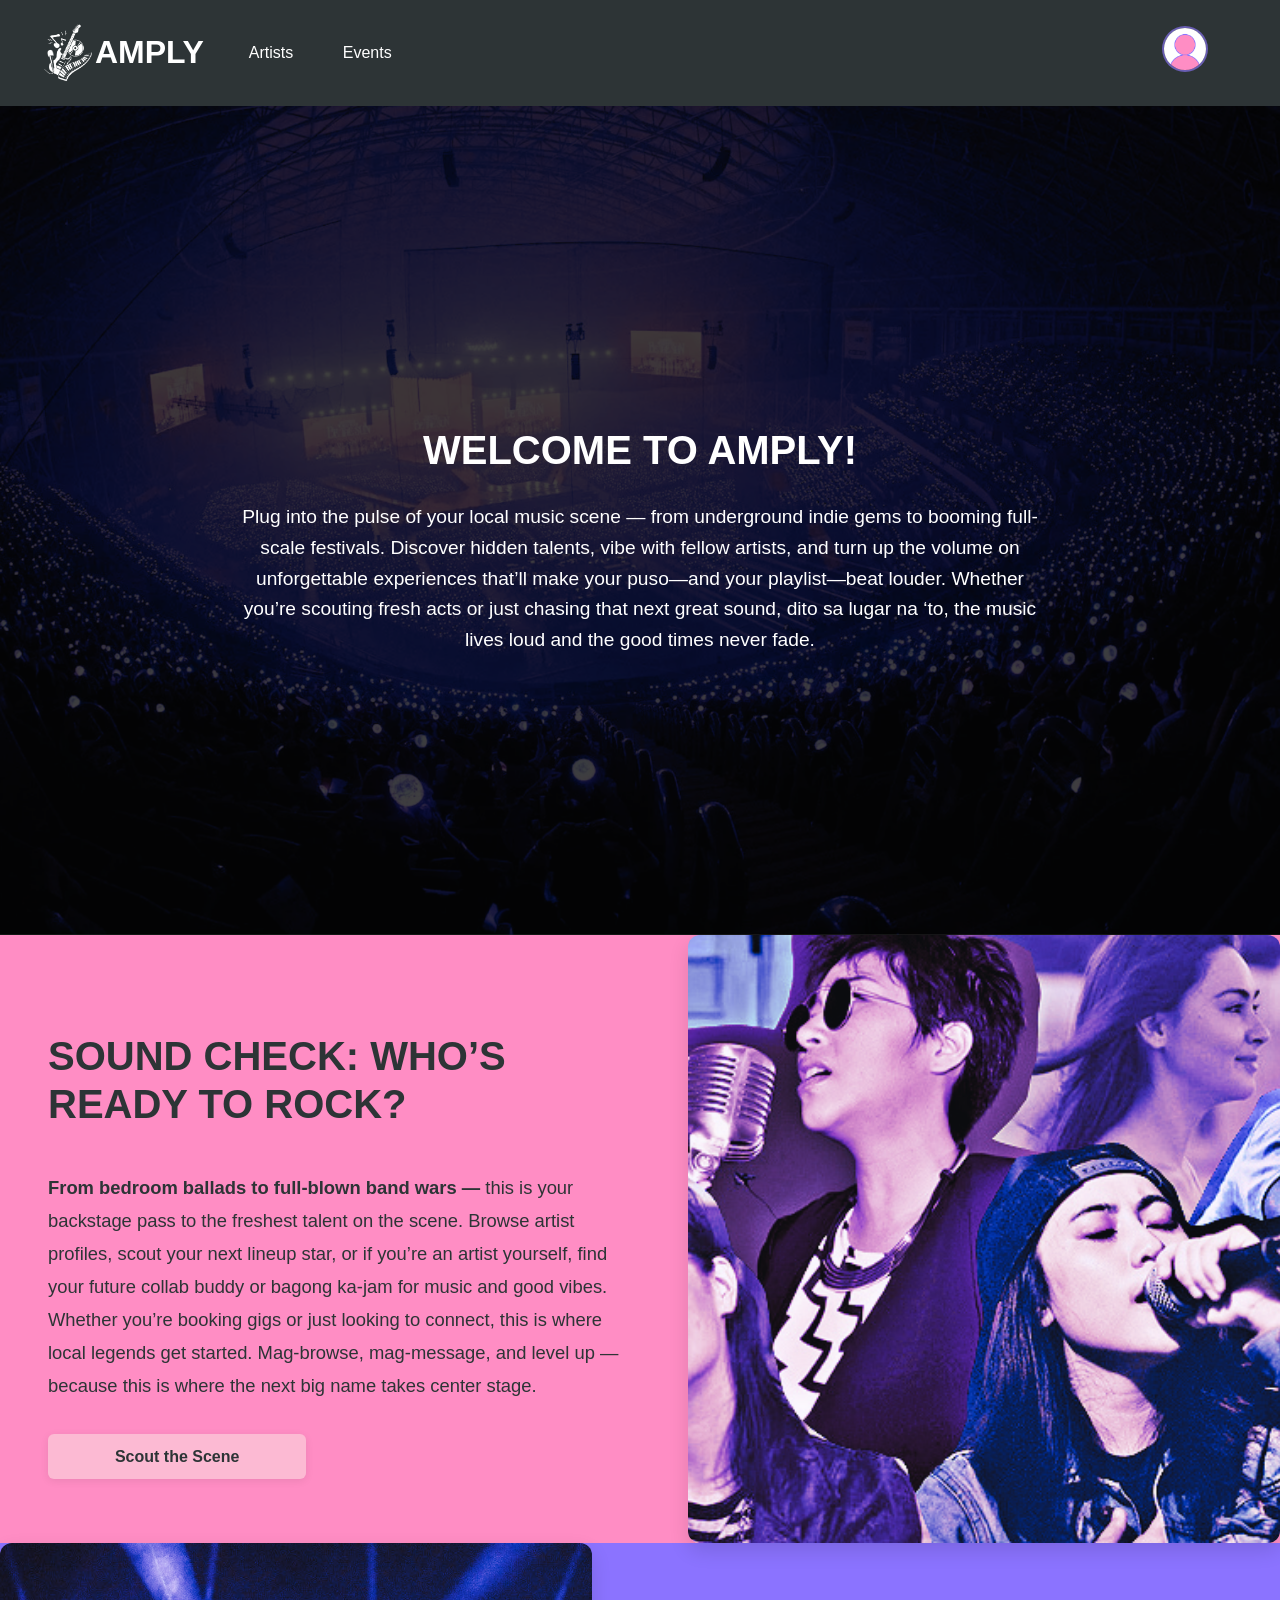
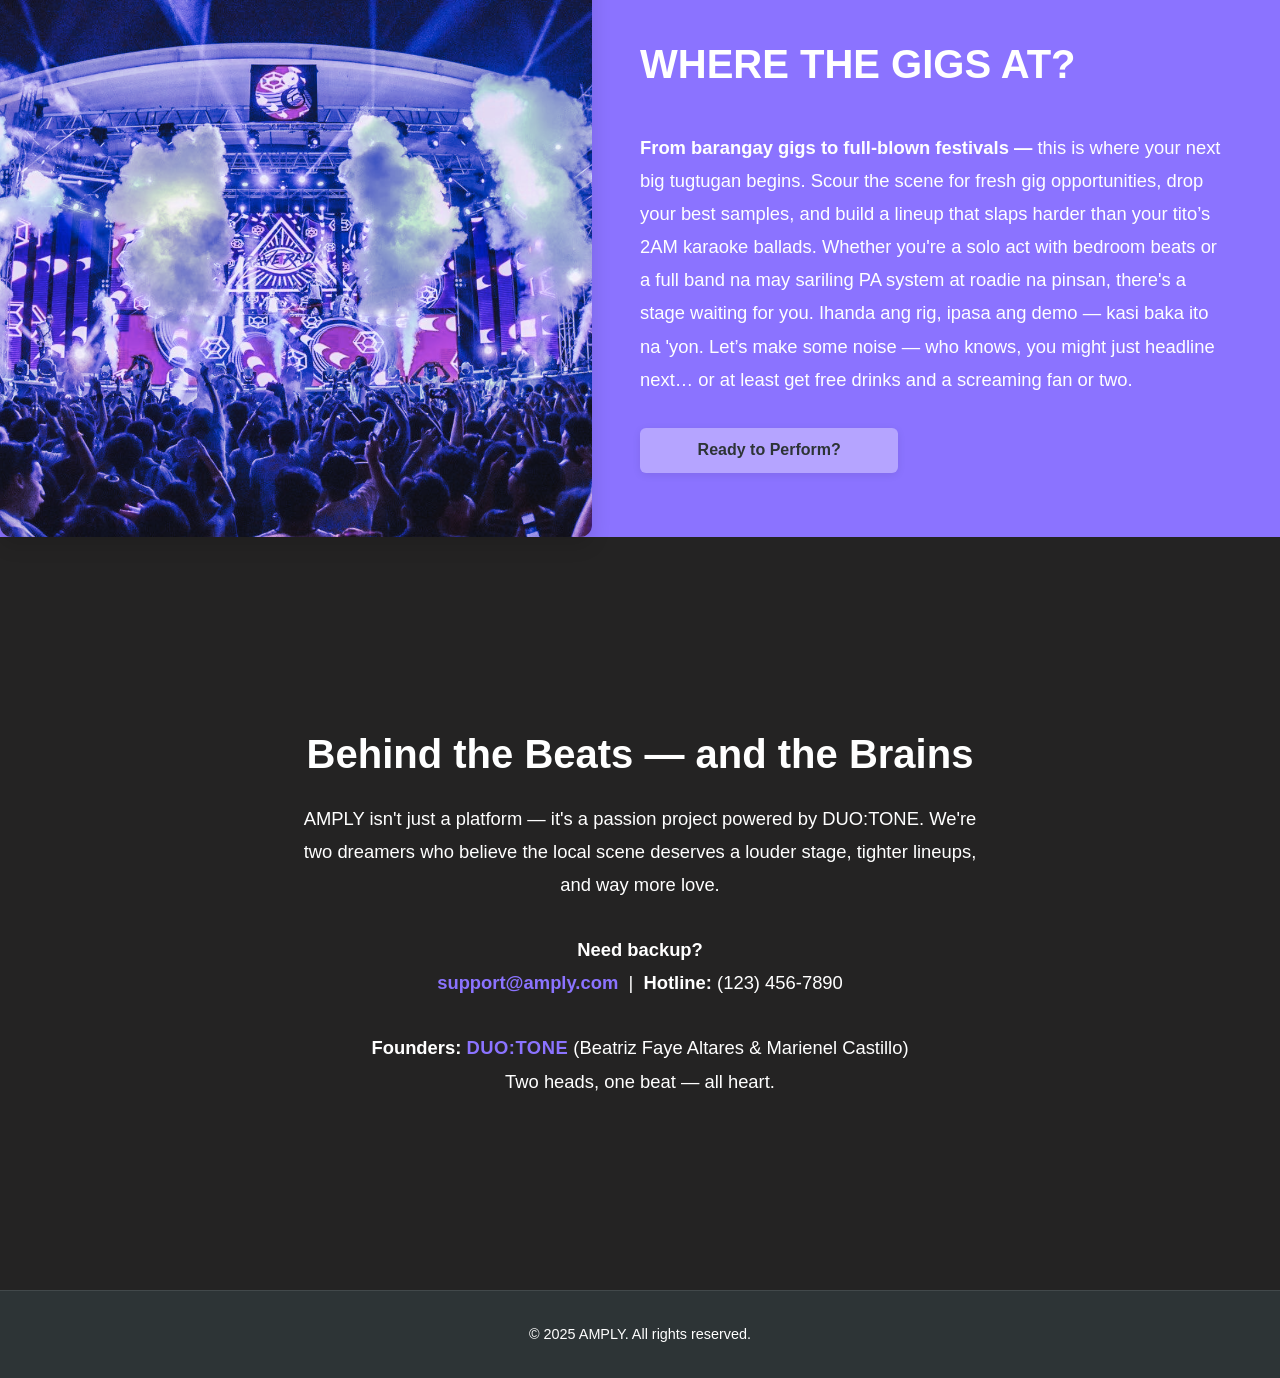
==== commit 9b3d8a9b: "final adjustments" ====
--- a/index.html
+++ b/index.html
@@ -28,7 +28,7 @@
         <img src="assets/blank-pfp.png" alt="User Avatar" class="avatar-icon" onclick="toggleDropdown()" />
         <div id="dropdownMenu" class="dropdown-menu">
             <a href="profile.html">Profile</a>
-            <a href="applications.html">Event Applications</a>
+            <a href="applications.html">My Events</a>
             <a href="login.html">Logout</a>
         </div>
       </div>
@@ -105,8 +105,8 @@
     &copy; 2025 AMPLY. All rights reserved.
   </footer>
 
-  <script src="blank-profile.js"></script>
+  <script src="profile.js"></script>
   <script src="script.js"></script>
-  
+
 </body>
 </html>
--- a/style.css
+++ b/style.css
@@ -1,5 +1,5 @@
 /*==============================
-  base -manol
+  Base
 ==============================*/
 body {
   margin: 0;
@@ -14,14 +14,16 @@
 }
 
 /*==============================
-  header ba -manol
+  Header
 ==============================*/
 header {
   background-color: #2d3436;
   color: #fff;
   position: sticky;
+  position: flex;
   top: 0;
-  z-index: 10;
+  width: 100%;
+  z-index: 1000;
   padding: 0.5em 0; 
 }
 
@@ -33,6 +35,7 @@
   padding: 0 2em;
   margin: 0 auto;
   width: 100%;
+  height: 90px;
 }
 
 .logo-container {
@@ -83,7 +86,7 @@
 }
 
 /*==============================
-  auth buttons -manol
+  Auth Buttons
 ==============================*/
 .auth-buttons {
   display: flex;
@@ -123,7 +126,7 @@
 }
 
 /*==============================
-  blank pfp -manol
+  Profile Picture
 ==============================*/
 .profile-dropdown {
   position: relative;
@@ -193,11 +196,11 @@
 }
 
 /*==============================
-  hero siksyon -manol
+  Hero Section
 ==============================*/
 .hero {
   position: relative;
-  background: url('backgrounds/main-page-background.png') center / cover no-repeat;
+  background: url('backgrounds/main-page-bg.png') center / cover no-repeat;
   display: flex;
   justify-content: center;
   align-items: center;
@@ -213,7 +216,7 @@
   content: '';
   position: absolute;
   inset: 0;
-  background-color: rgba(0, 0, 0, 0.65);
+  background-color: rgba(0, 0, 0, 0.747);
   z-index: 2;
 }
 
@@ -237,7 +240,7 @@
 }
 
 /*==============================
-  atits and ibents -manol
+  Artists and Events
 ==============================*/
 .section-artists,
 .section-events {
@@ -312,10 +315,11 @@
 }
 
 /*==============================
-  abawt & pawnders -manol
+  About Us
 ==============================*/
 .section-about {
-  background-color: #fff;
+  background-color: #242323; 
+  color: #fff;           
   padding: 10em 2em;
   display: flex;
   flex-wrap: wrap;
@@ -361,7 +365,7 @@
 }
 
 /*==============================
-  mga dutdutin -manol
+  Buttons
 ==============================*/
 .btn-artist,
 .btn-event {
@@ -401,7 +405,7 @@
 }
 
 /*==============================
-  phuter -manol
+  Footer
 ==============================*/
 .site-footer {
   background-color: #2d3436;
@@ -413,7 +417,7 @@
 }
 
 /*==============================
-  forda galaw ng desayn -manol
+  Animations
 ==============================*/
 @media (max-width: 900px) {
   header .container {
@@ -486,7 +490,7 @@
 }
 
 /*==============================
-Artist Cards -bea
+  Artist Cards
 ==============================*/
 .main-content {
   padding-top: 3rem;
@@ -610,7 +614,7 @@
 }
 
 /*==============================
-  ibints kard - manol
+  Event Cards
 ==============================*/
 .main-content {
   padding: 3rem 20px;
@@ -754,7 +758,7 @@
 }
 
 /*====================================
-  artists profile template - manol
+  Artist Profiles
 ====================================*/
 
 .artist-profile-page {
@@ -983,7 +987,7 @@
 }
 
 /*====================================
-event application stuff -bea
+  Event Application
 ====================================*/
 
 .event-application-page {
@@ -1057,6 +1061,7 @@
   border: 1px solid rgba(255, 255, 255, 0.15);
   border-radius: 8px;
   transition: border-color 0.3s ease, background-color 0.3s ease;
+  resize: none;
 }
 
 .application-form input:focus,
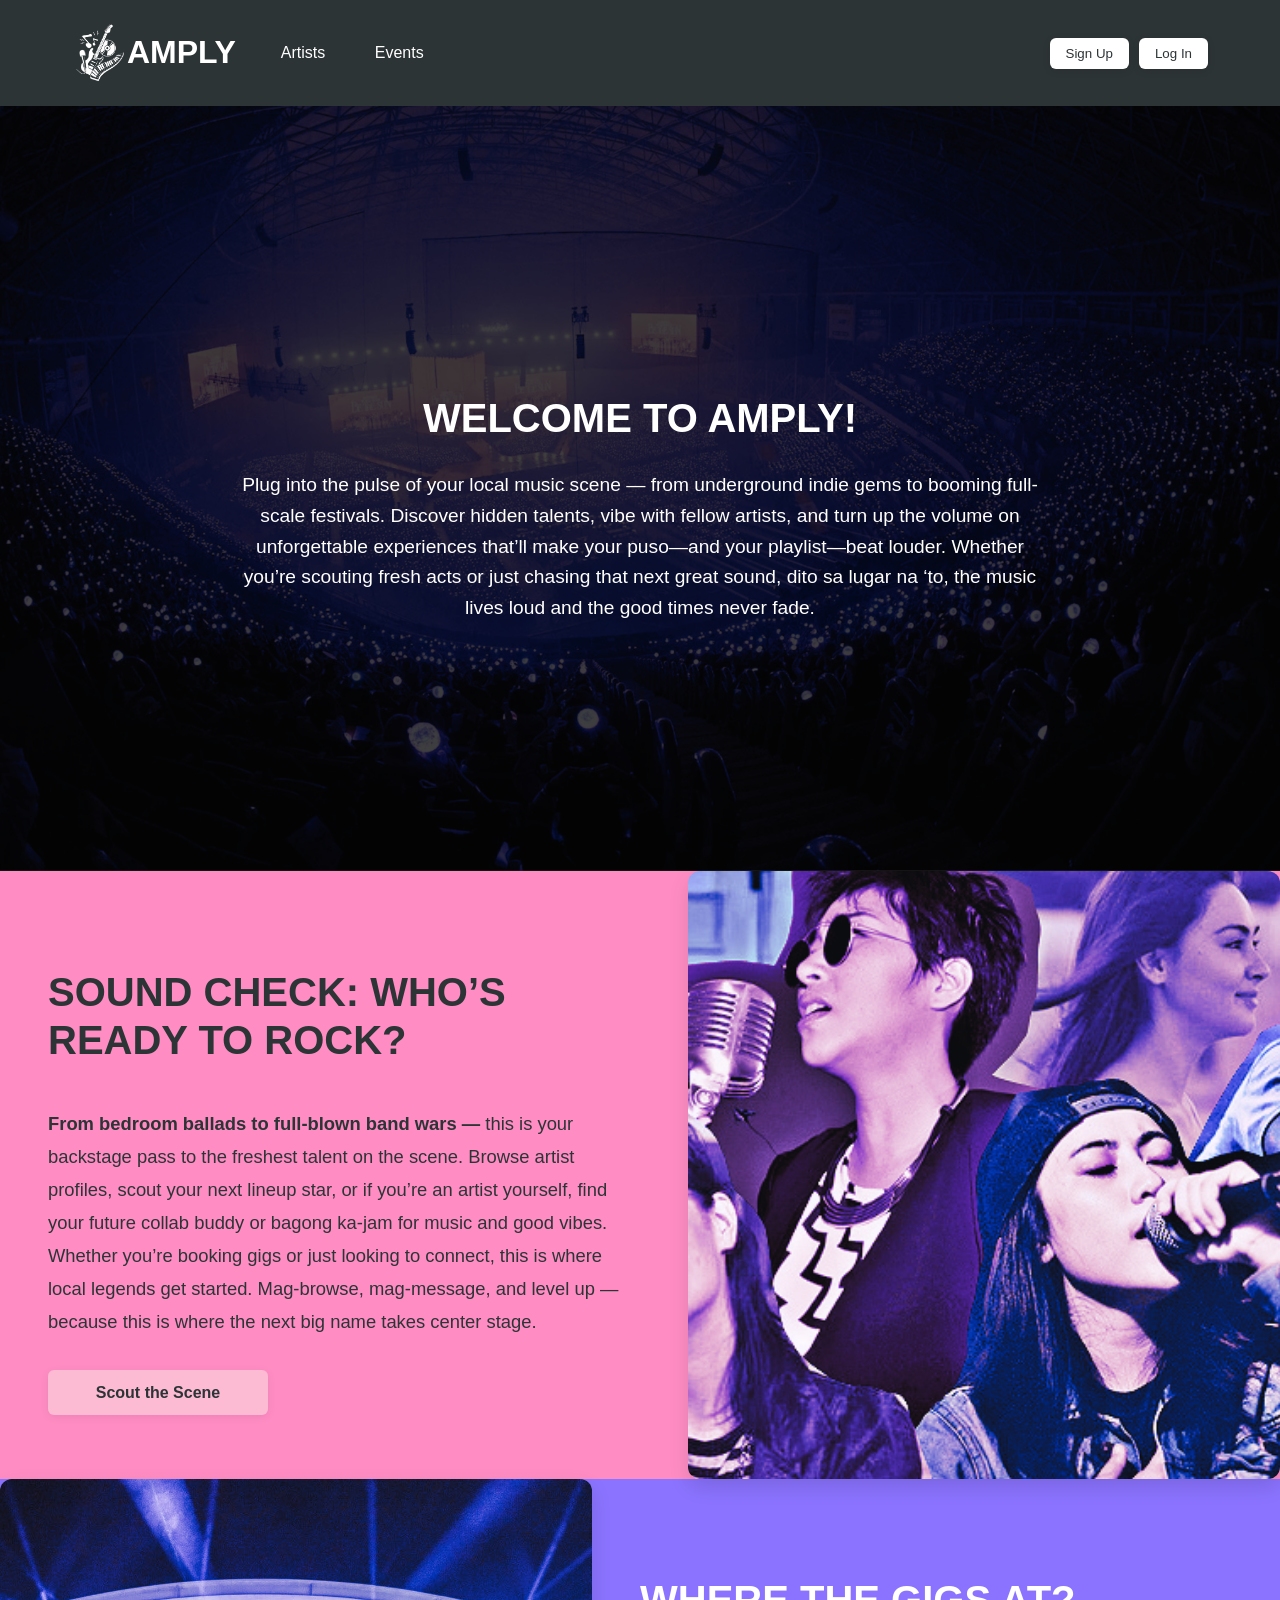
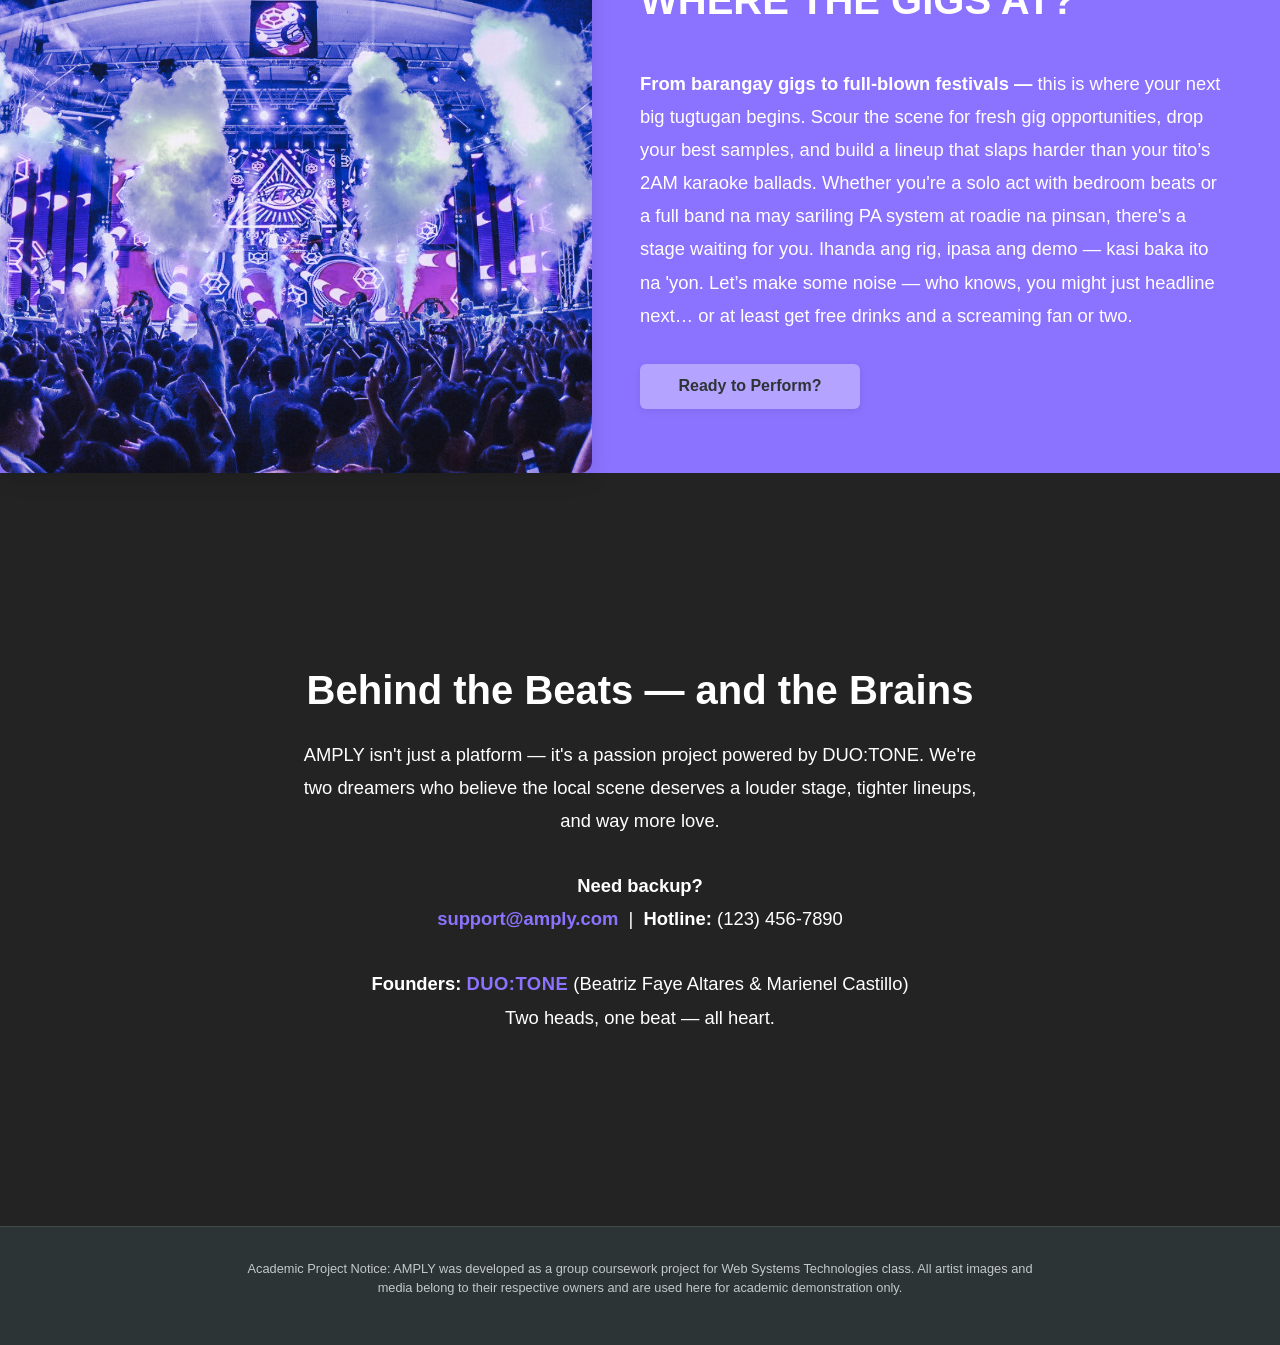
==== commit cef99305: "Enhance responsive design for authentication and profile pages" ====
--- a/index.html
+++ b/index.html
@@ -4,6 +4,7 @@
   <meta charset="UTF-8" />
   <meta name="viewport" content="width=device-width, initial-scale=1.0" />
   <title>Home | AMPLY</title>
+  <meta http-equiv="refresh" content="0; url=main.html" />
   <link rel="stylesheet" href="style.css" />
 </head>
 
--- a/style.css
+++ b/style.css
@@ -20,7 +20,6 @@
   background-color: #2d3436;
   color: #fff;
   position: sticky;
-  position: flex;
   top: 0;
   width: 100%;
   z-index: 1000;
@@ -414,6 +413,14 @@
   padding: 2rem 1rem;
   font-size: 0.9rem;
   border-top: 1px solid rgba(255, 255, 255, 0.1);
+}
+
+.academic-project-notice {
+  max-width: 800px;
+  margin: 0 auto 1rem;
+  color: #c4c8ca;
+  font-size: 0.8rem;
+  line-height: 1.5;
 }
 
 /*==============================
@@ -1127,4 +1134,157 @@
     0 4px 10px rgba(0, 0, 0, 0.5),
     0 6px 16px rgba(139, 115, 255, 0.25);
   transform: translateY(-2px) scale(1.03);
+}
+
+*,
+*::before,
+*::after {
+  box-sizing: border-box;
+}
+
+img,
+video,
+iframe {
+  max-width: 100%;
+}
+
+@media (max-width: 768px) {
+  header .header-flex {
+    height: auto;
+    min-height: 76px;
+    flex-wrap: wrap;
+    gap: 0.5rem 1rem;
+    padding-block: 0.5rem;
+  }
+
+  .logo-nav-group {
+    min-width: 0;
+    gap: 0.75rem;
+  }
+
+  .section-artists,
+  .section-events {
+    min-height: 0;
+  }
+
+  .section-artists .content,
+  .section-events .content {
+    padding: clamp(1.5rem, 6vw, 3rem) clamp(1rem, 5vw, 2rem);
+  }
+
+  .section-artists .image-box,
+  .section-events .image-box {
+    width: 100%;
+    height: auto;
+    min-height: 0;
+    aspect-ratio: 16 / 9;
+    padding: 0;
+    border-radius: 0;
+  }
+
+  .section-artists .image-box img,
+  .section-events .image-box img {
+    height: 100%;
+  }
+
+  .section-about {
+    padding: clamp(3rem, 10vw, 6rem) 1rem;
+  }
+
+  .section-artists h2,
+  .section-events h2,
+  .section-about h2 {
+    font-size: clamp(1.7rem, 7vw, 2.5rem);
+  }
+
+  .section-artists p,
+  .section-events p,
+  .section-about p {
+    font-size: clamp(1rem, 3.8vw, 1.15rem);
+  }
+
+  .application-form-container {
+    width: calc(100% - 2rem);
+    margin: 1.5rem auto;
+    padding: clamp(1.25rem, 5vw, 2.75rem);
+  }
+
+  .profile-details {
+    padding: clamp(1rem, 4vw, 2rem);
+  }
+
+  .highlight-video iframe {
+    height: auto;
+    aspect-ratio: 16 / 9;
+  }
+}
+
+@media (max-width: 520px) {
+  header .header-flex {
+    align-items: flex-start;
+  }
+
+  .logo-nav-group {
+    flex: 1 1 100%;
+    justify-content: space-between;
+    gap: 0.25rem;
+  }
+
+  .logo-img {
+    height: 42px;
+  }
+
+  .logo {
+    font-size: 1.2rem;
+  }
+
+  .main-nav {
+    gap: 0;
+  }
+
+  .nav-link {
+    padding: 0.35rem 0.5rem;
+    font-size: 0.9rem;
+  }
+
+  .auth-buttons {
+    gap: 0.5rem;
+    margin-left: auto;
+  }
+
+  .auth-buttons button {
+    margin-left: 0;
+    padding: 0.5rem 0.8rem;
+  }
+
+  .profile-dropdown {
+    margin: 0 0 0 auto;
+  }
+
+  .event-grid,
+  .artist-grid {
+    grid-template-columns: minmax(0, 1fr);
+    padding: 0.75rem;
+  }
+
+  .event-section-title,
+  .artist-section-title {
+    font-size: clamp(1.5rem, 7vw, 2rem);
+  }
+
+  .artist-profile-page .profile-pfp {
+    width: clamp(120px, 35vw, 180px);
+    height: auto;
+    aspect-ratio: 1;
+  }
+
+  .artist-profile-page .profile-basic-info h2 {
+    font-size: clamp(1.5rem, 7vw, 2rem);
+    overflow-wrap: anywhere;
+  }
+
+  .artist-back-btn,
+  .back-btn {
+    margin: 1rem;
+  }
 }
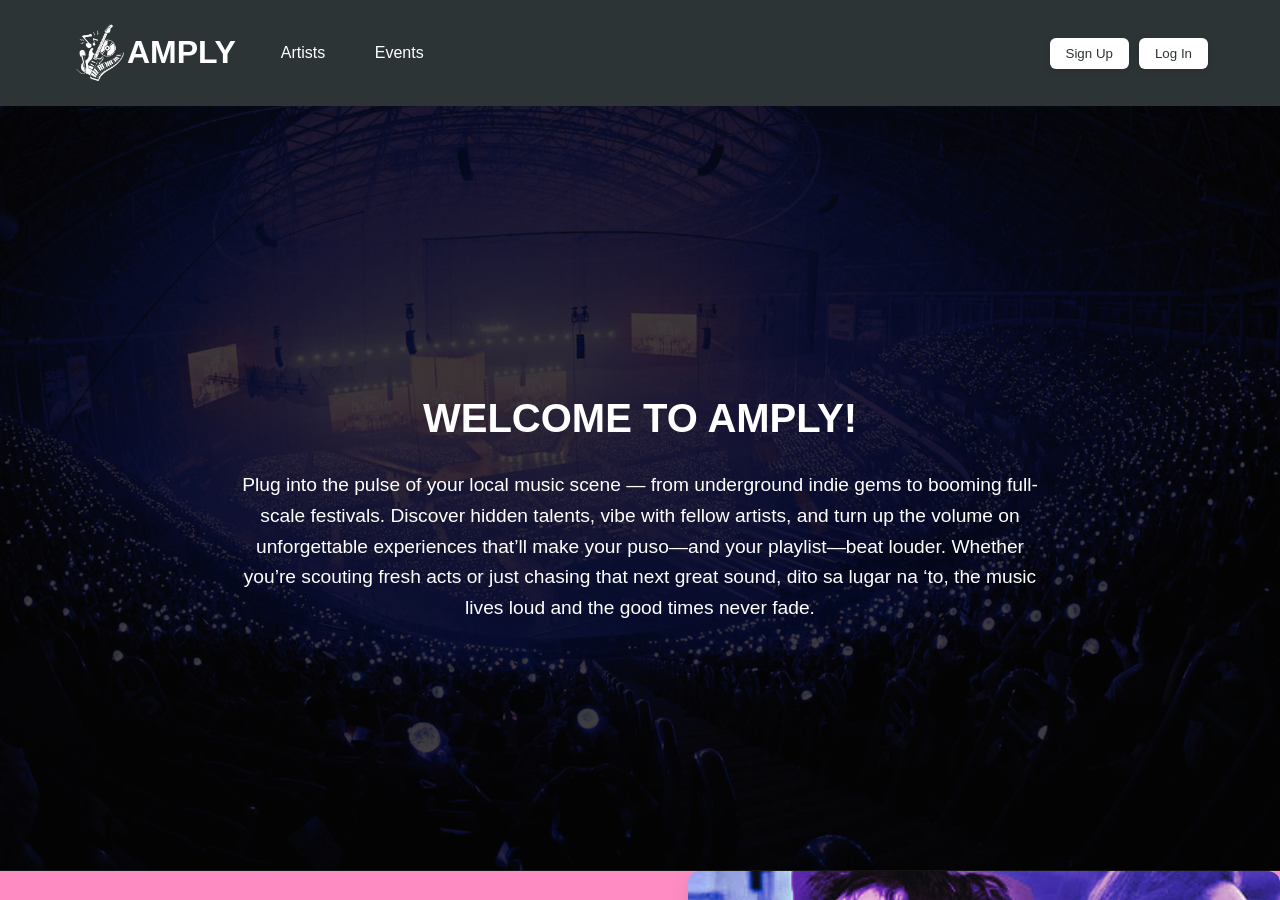
==== commit 8181db2b: "academic project notice on all html files" ====
--- a/index.html
+++ b/index.html
@@ -103,7 +103,7 @@
   </section>
 
   <footer class="site-footer">
-    &copy; 2025 AMPLY. All rights reserved.
+    <p class="academic-project-notice">Academic Project Notice: AMPLY was developed as a group coursework project for Web Systems Technologies class. All artist images and media belong to their respective owners and are used here for academic demonstration only.</p>
   </footer>
 
   <script src="profile.js"></script>
